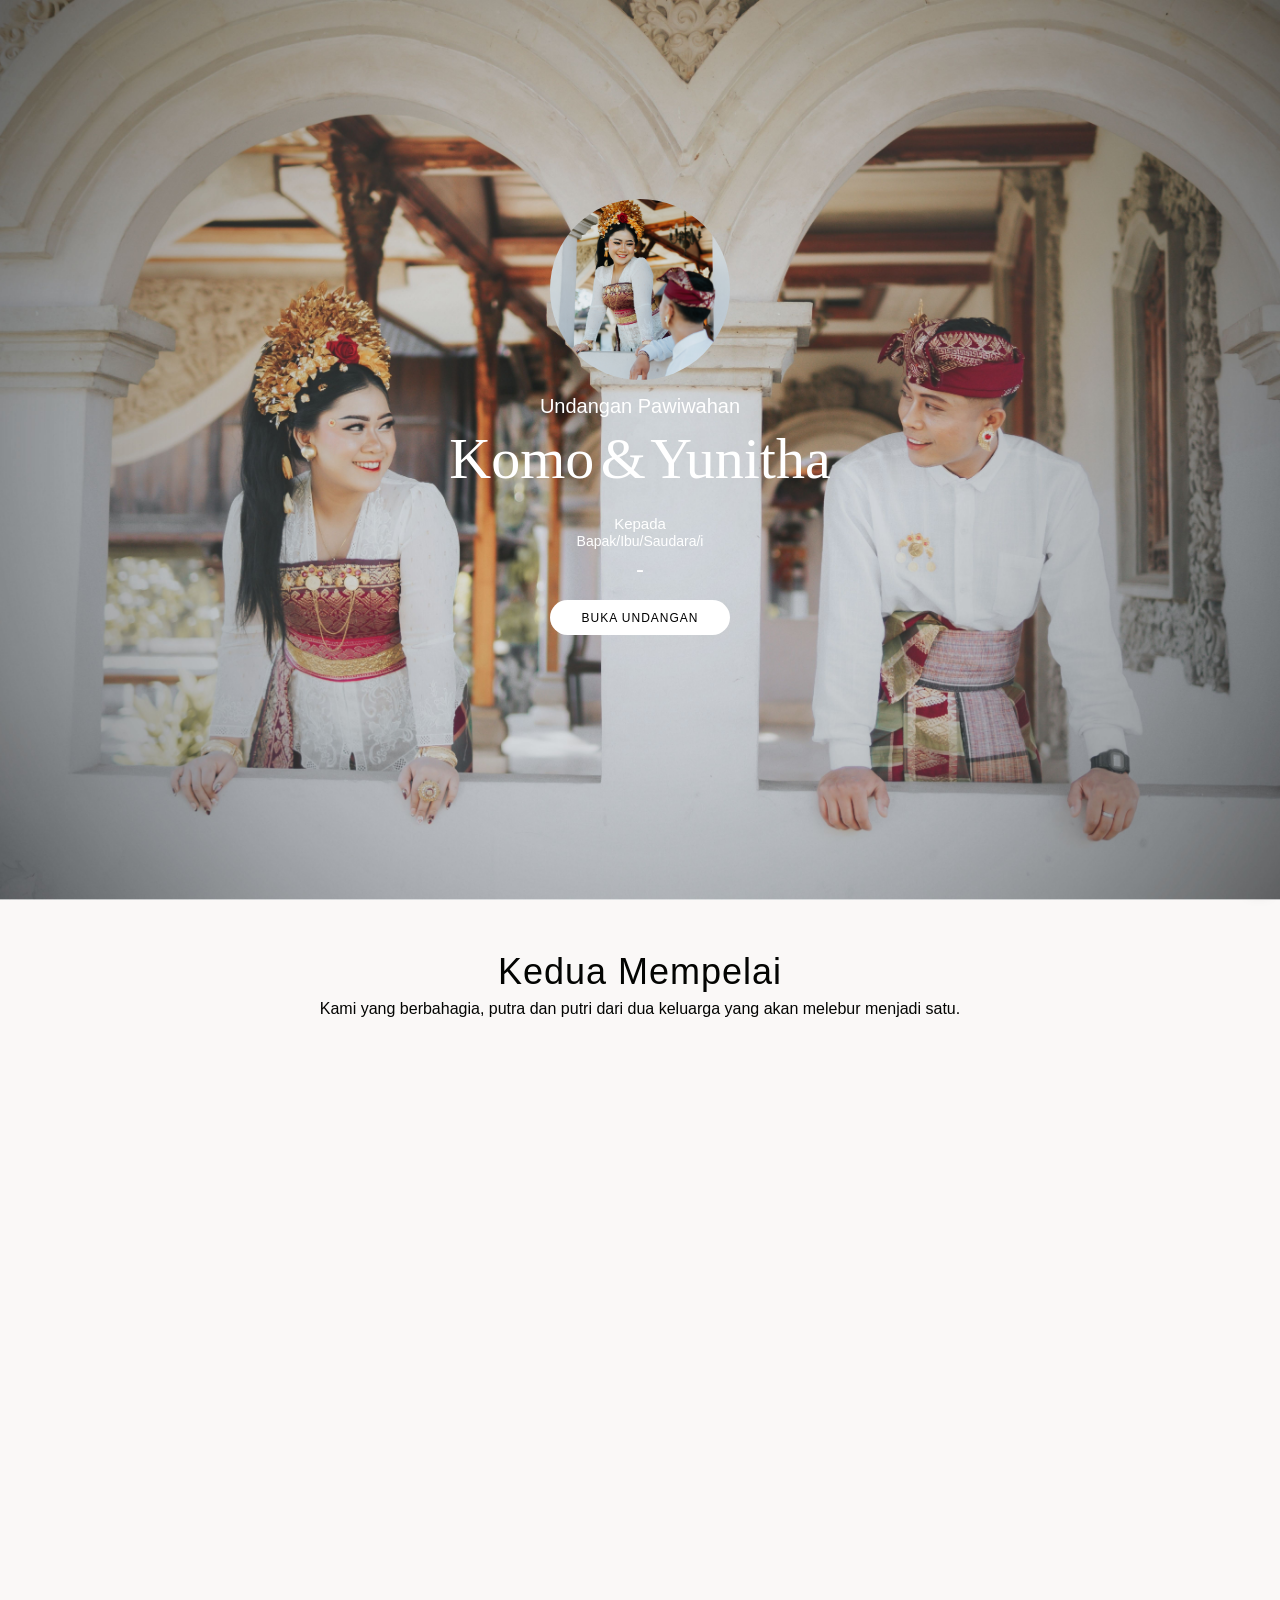
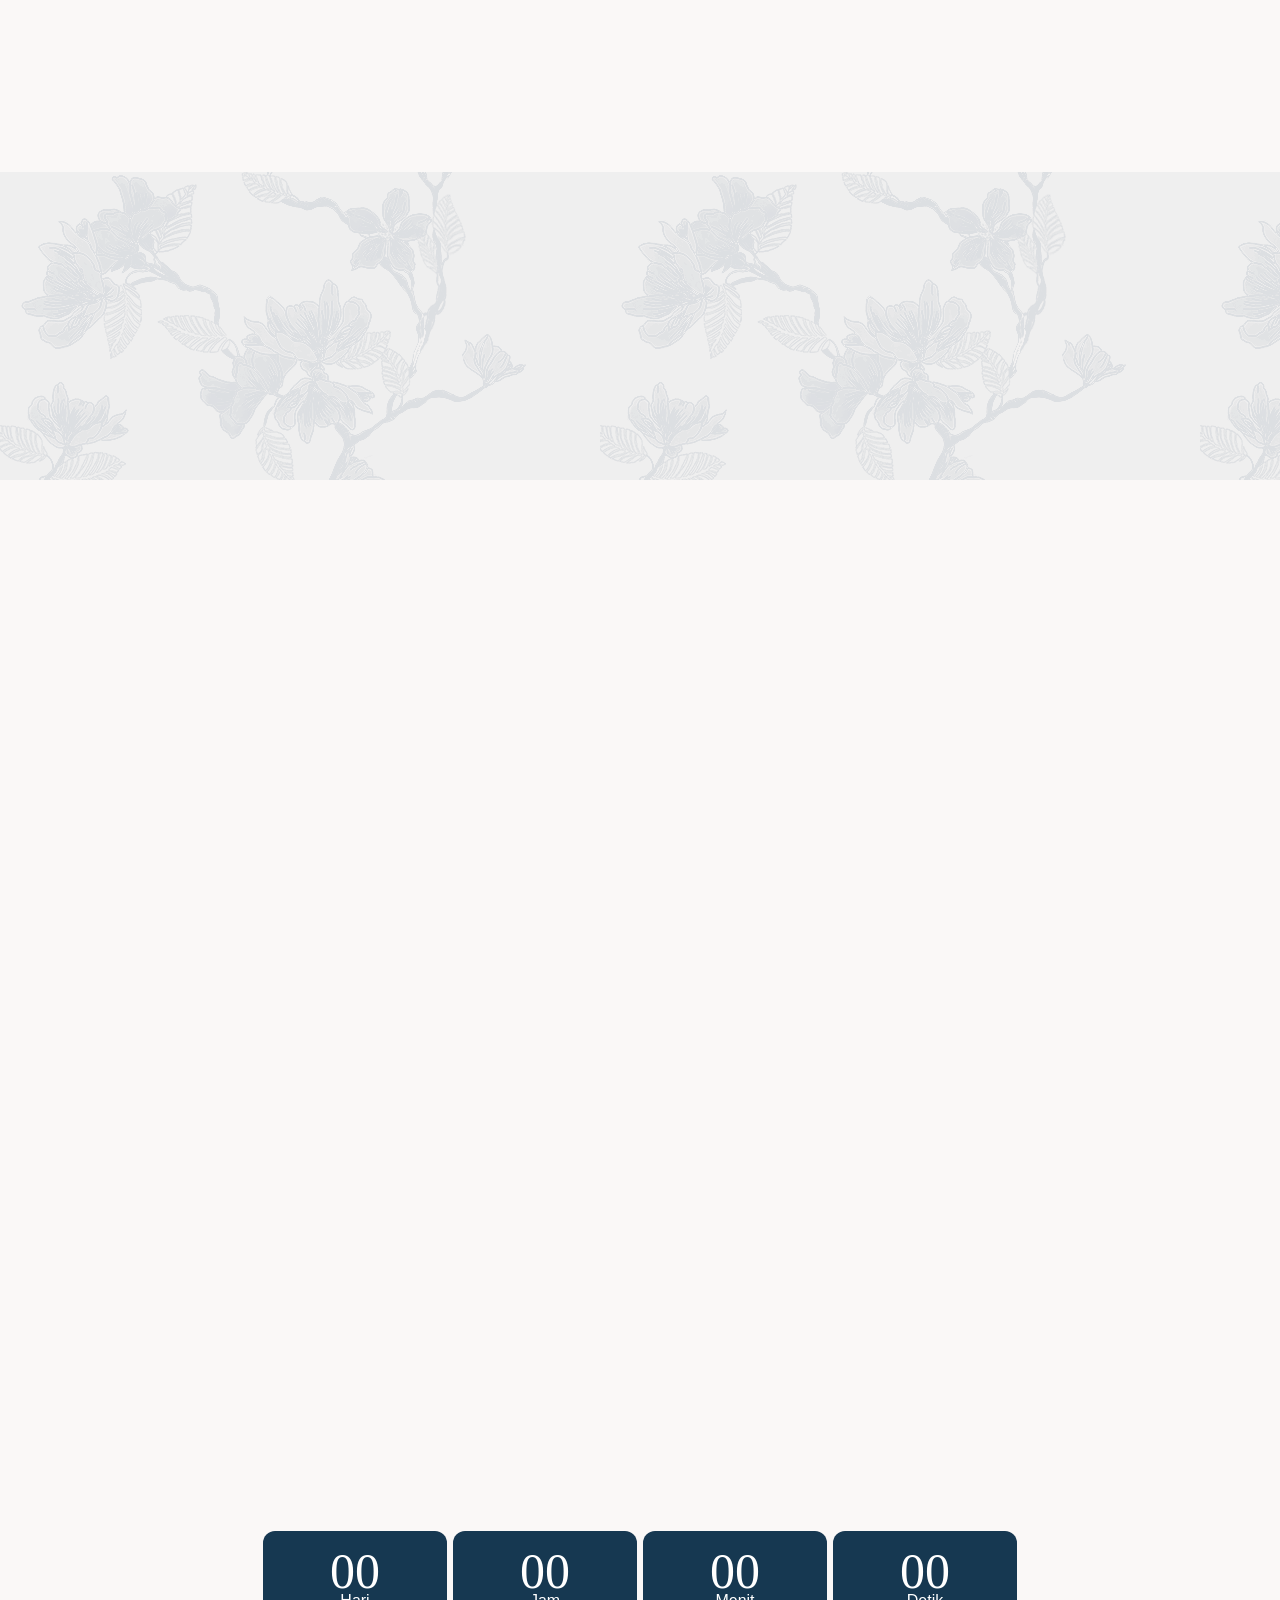
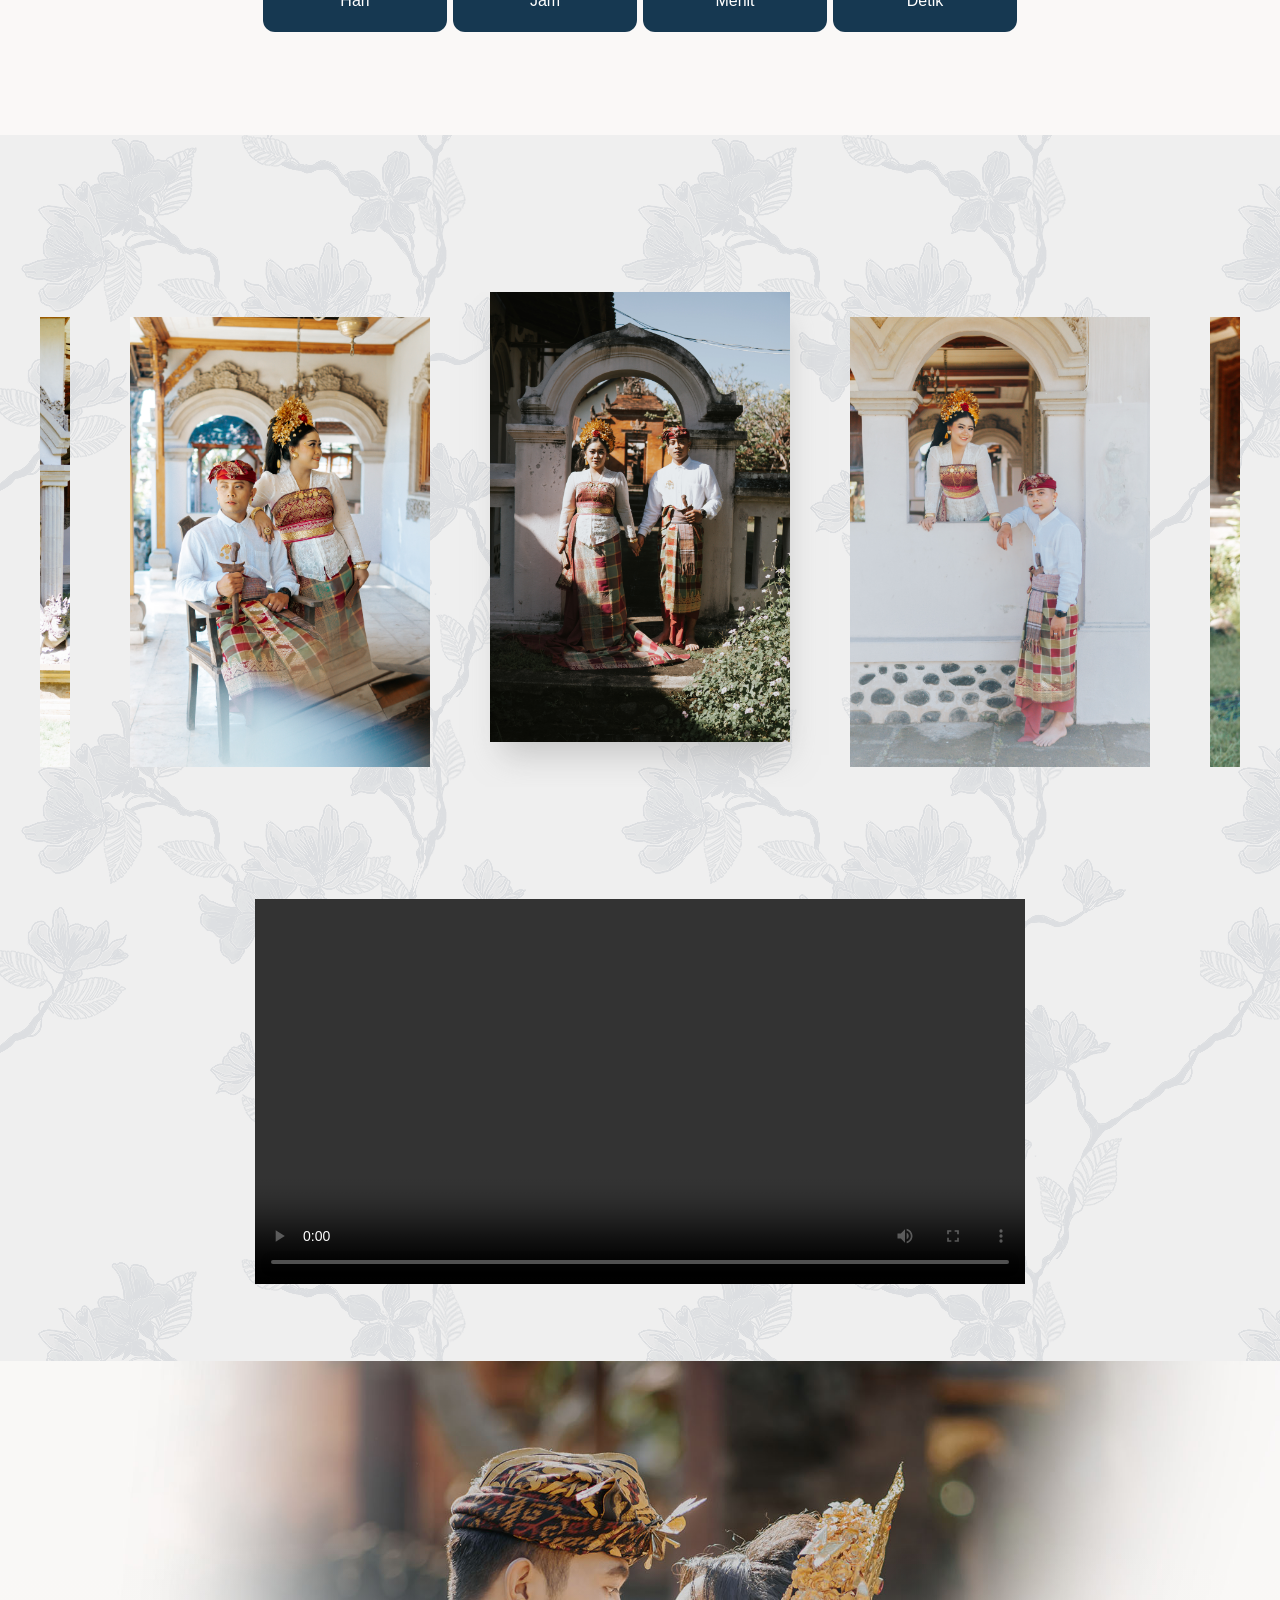
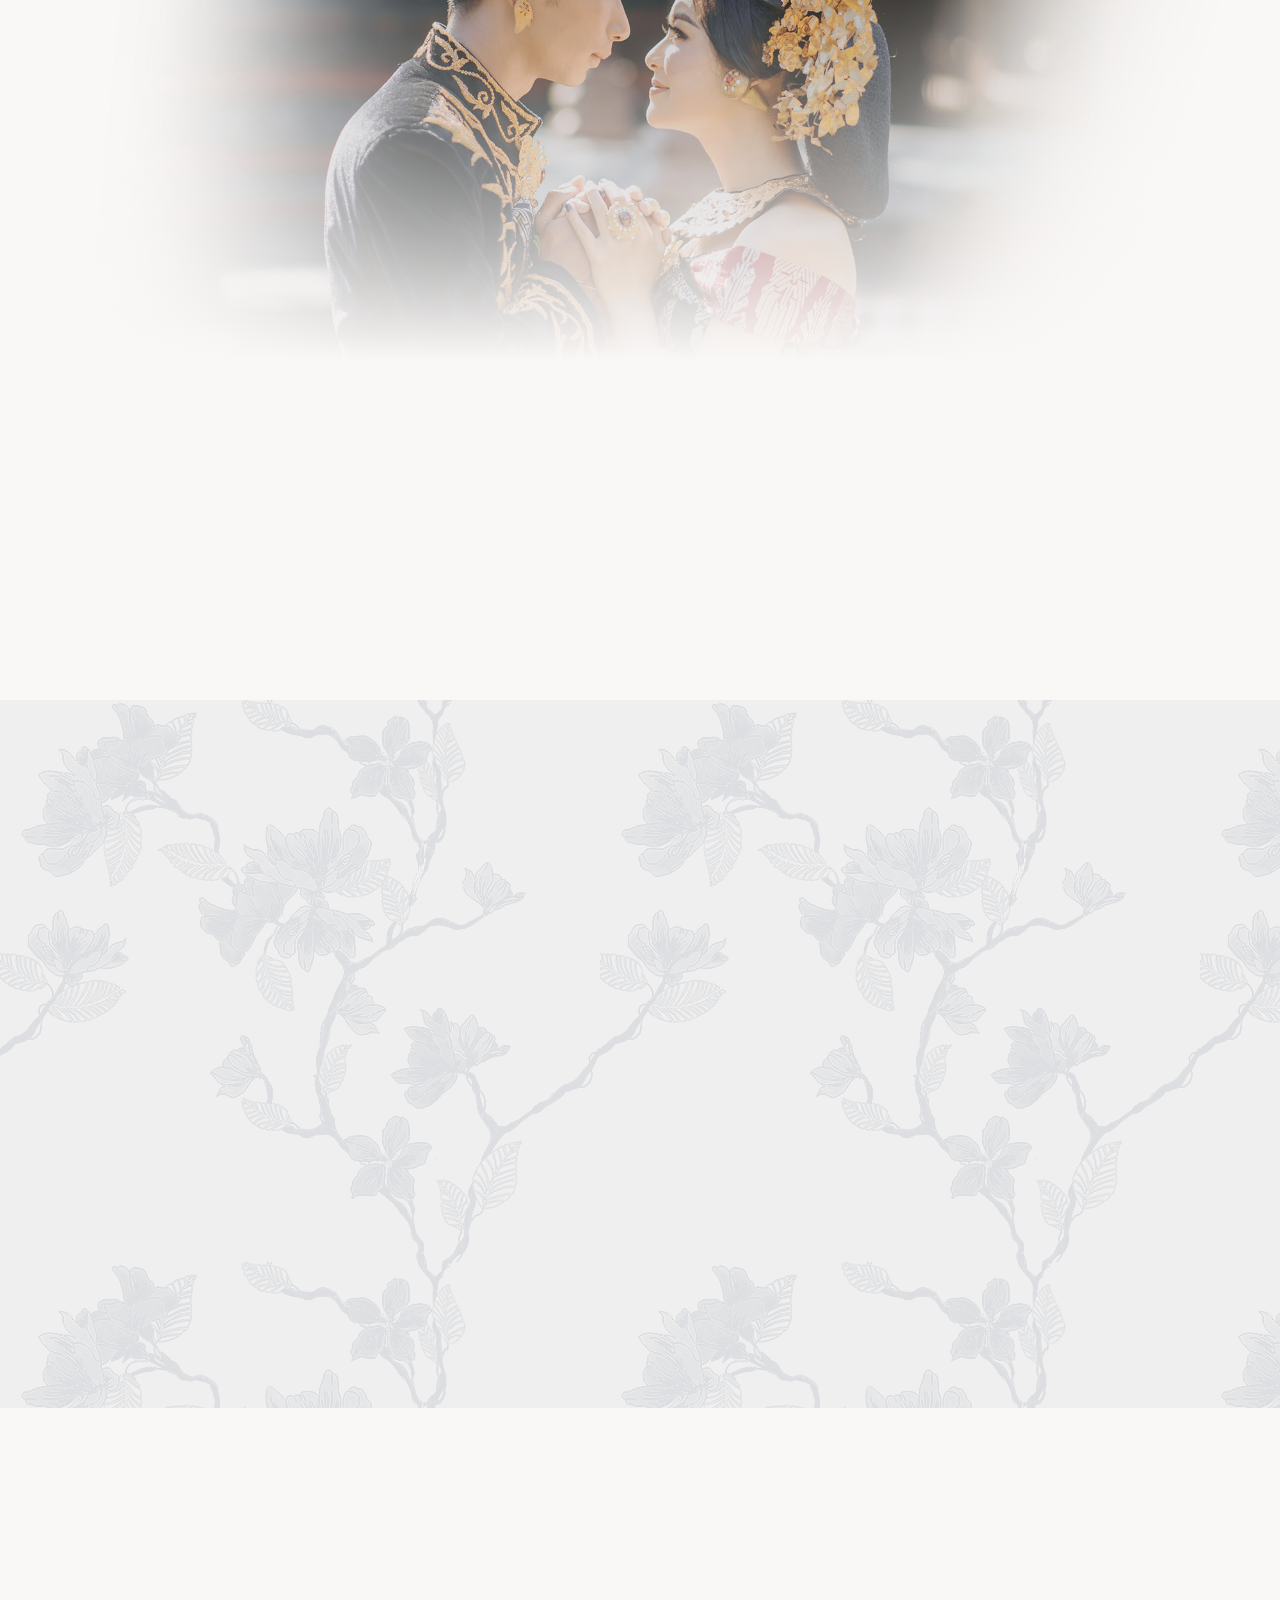
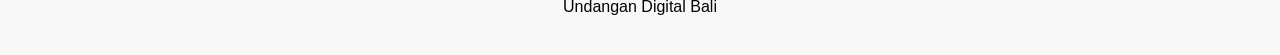
==== undangandigitalbali.com/tema/6/index.html @ 7e5c7fdc "first commit" ====
<!DOCTYPE html>
<html lang="en" class="no-js" translate="no">

<!-- Mirrored from undangandigitalbali.com/tema/6/ by HTTrack Website Copier/3.x [XR&CO'2014], Fri, 02 Jan 2026 00:39:34 GMT -->
<!-- Added by HTTrack --><meta http-equiv="content-type" content="text/html;charset=UTF-8" /><!-- /Added by HTTrack -->
<head>
	<meta charset="UTF-8">
	<meta name="viewport" content="width=device-width, initial-scale=1">
	<meta name="description" content="Merupakan suatu kehormatan dan kebahagiaan bagi kami, apabila Bapak/Ibu/Saudara/i, berkenan hadir memberikan doa restu kepada kami">
	<title>Undangan Pawiwahan | Komo & Yunitha</title>		
	
	<meta property="og:title" content="Undangan Pawiwahan | Komo & Yunitha">
    <meta property="og:type" content="Website">
    <meta property="og:image" content="assets/img/thumb.jpg">
    <meta property="og:url" content="index.html">
    <meta property="og:site_name" content="Undangan Digital Bali">
    <meta property="og:description" content="Merupakan suatu kehormatan dan kebahagiaan bagi kami, apabila Bapak/Ibu/Saudara/i, berkenan hadir memberikan doa restu kepada kami">

	<link rel="preconnect" href="../../../fonts.googleapis.com/index.html">
    <link rel="preconnect" href="../../../fonts.gstatic.com/index.html" crossorigin>
    <link href="../../../fonts.googleapis.com/css219e3.css?family=DM+Sans&amp;family=Gilda+Display&amp;family=Great+Vibes&amp;family=Playfair+Display&amp;family=Work+Sans:ital,wght@0,100..900;1,100..900&amp;display=swap" rel="stylesheet">
    
	<link rel="stylesheet" href="../../assets/css/bootstrap.min.css">
	<link href="../../../unpkg.com/aos%402.3.1/dist/aos.css" rel="stylesheet">
	<link rel="stylesheet" href="../../assets/css/slick.css">
	<link rel="stylesheet" href="../../assets/css/magnific-popup.css">
	<link rel="stylesheet" href="assets/css/style.css">
	
	<!-- Favicons -->
    <link href="../../assets/images/favicon.png" rel="icon">
    <link href="../../assets/images/apple-touch-icon.html" rel="apple-touch-icon">
    
    <script>
		function SubForm (){
		    $("#butsave").attr("disabled", "disabled");
		    var nama = $('#nama').val();
    		var hadir = $("input[type='radio'][name='kehadiran']:checked").val();
    		var ucapan = $("#ucapan").val();
    		
    		if(nama!="" && hadir!="" && ucapan!="" ){
    		    $.ajax({
				url: "save.php",
				type: "POST",
				data: {
					nama: nama,
					hadir: hadir,
					ucapan: ucapan			
				},
				cache: false,
				beforeSend: function(){
                    $("#showLoading").show();
                },
				success: function(dataResult){
					var dataResult = JSON.parse(dataResult);
					if(dataResult.statusCode==200){
						$("#butsave").removeAttr("disabled");
						
						$('#showNotif').html('Ucapan sudah tersampaikan');
                        $('#rsvp-form')[0].reset();
                        $('#showNotif').fadeIn('slow');
                        setTimeout(function() {                        
                            $('#showNotif').fadeOut('slow');
                        }, 3000); //  1000 = 1detik		
        
                        // Refresh daftar ucapan
                        $("#list-ucapan").load("load.html");					
					}
					else if(dataResult.statusCode==201){
					   alert("Error occured !");
					}
					
				},
                complete:function(dataResult){
                        $("#showLoading").hide();
				},
				error: function(){
					alert("There was an error :(")
				}
			});
    		} else {
    		    $('#showError').html('Harap dilengkapi dulu');
                $('#showError').fadeIn('slow');
                setTimeout(function() {                        
                    $('#showError').fadeOut('slow');
                }, 2000); //  1000 = 1detik	
    		}
    		/**/
		}
		
        function copyToClipboard(id, btn) {
        	// Ambil teks lalu hilangkan spasi agar bersih saat disalin
        	var text=document.getElementById(id).innerText.replace(/\s+/g, '').trim();
        
        	navigator.clipboard.writeText(text).then(function () {
        			animateButtonCopied(btn);
        		});
        }
        
        function animateButtonCopied(btn) {
        	// simpan teks awal (sekali saja)
        	const original=btn.dataset.original || btn.textContent.trim();
        	btn.dataset.original=original;
        
        	// Fade out dulu
        	btn.classList.add('is-fading');
        
        	setTimeout(()=> {
    			// Ganti teks → Tersalin + gaya sukses
    			btn.textContent='Tersalin';
    			btn.classList.add('is-copied');
    			btn.classList.remove('is-fading'); // Fade in
    
    			// Setelah 2 detik, kembalikan ke teks awal
    			setTimeout(()=> {
    					btn.classList.add('is-fading'); // Fade out lagi
    
    					setTimeout(()=> {
    							btn.textContent=btn.dataset.original;
    							btn.classList.remove('is-copied', 'is-fading'); // Fade in + reset gaya
    						}
    
    						, 200); // durasi fade out harus sama dengan CSS (.2s)
    				}
    				, 2000);
    		}
    		, 200); // durasi fade out pertama
        }
	</script>
</head>
<body>
    <!-- MUSIC -->
	<div id="buttonmusic" class="shadow"><ion-icon name="play-circle"></ion-icon></div>
	<audio id="player">
		<source src="../../assets/song/sezairi-it-s-you.mp3" type="audio/mpeg">
	</audio>
	<!-- MUSIC END -->
	
	<!-- MODAL AWAL -->
	<div class="modal fade in" id="modal_undangan" tabindex="-1" role="dialog" aria-hidden="true" style="display: block;" data-keyboard="false" data-backdrop="static">
		<div class="modal-dialog modal-dialog-centered" role="document">
			<div class="modal-content">
				<div class="modal-body text-center">
				    <div class="modal-foto" data-aos="fade-up" data-aos-delay="150">
				        <img src="assets/img/thumb.jpg">
            		</div>
					
				    <h1 class="heading-modal">Undangan Pawiwahan</h1>
					<h2 class="modal-dari">Komo & Yunitha</h2>
					<p class="paragraph-modal">Kepada</p>
					<p class="paragraph-yth">Bapak/Ibu/Saudara/i</p>
					<h2 class="modal-penerima">
					-					</h2>
					<div class="btn-modal-area">
					    <button type="button" class="btn btn-default btn-modal" id="button-modal" data-dismiss="modal">Buka Undangan</button>
					</div>
				</div>
			</div>
		</div>
	</div>
    <!-- MODAL END -->
    
	<!-- HEADER -->
	<header>
	    <div class="js-hero-slider">
			<div class="hero hero--slide1 js-hero-slide d-flex align-items-center justify-content-center">
				<div class="shape">
                	<svg xmlns="http://www.w3.org/2000/svg" viewBox="0 0 1000 100" preserveAspectRatio="none">
                		<path class="shape-fill" opacity="0.33" d="M473,67.3c-203.9,88.3-263.1-34-320.3,0C66,119.1,0,59.7,0,59.7V0h1000v59.7 c0,0-62.1,26.1-94.9,29.3c-32.8,3.3-62.8-12.3-75.8-22.1C806,49.6,745.3,8.7,694.9,4.7S492.4,59,473,67.3z"></path>
                		<path class="shape-fill" opacity="0.66" d="M734,67.3c-45.5,0-77.2-23.2-129.1-39.1c-28.6-8.7-150.3-10.1-254,39.1 s-91.7-34.4-149.2,0C115.7,118.3,0,39.8,0,39.8V0h1000v36.5c0,0-28.2-18.5-92.1-18.5C810.2,18.1,775.7,67.3,734,67.3z"></path>
                		<path class="shape-fill" d="M766.1,28.9c-200-57.5-266,65.5-395.1,19.5C242,1.8,242,5.4,184.8,20.6C128,35.8,132.3,44.9,89.9,52.5C28.6,63.7,0,0,0,0 h1000c0,0-9.9,40.9-83.6,48.1S829.6,47,766.1,28.9z"></path>
                	</svg>		
                </div>
			</div>
			<div class="hero hero--slide2 js-hero-slide d-flex align-items-center justify-content-center">
				<div class="shape">
                	<svg xmlns="http://www.w3.org/2000/svg" viewBox="0 0 1000 100" preserveAspectRatio="none">
                		<path class="shape-fill" opacity="0.33" d="M473,67.3c-203.9,88.3-263.1-34-320.3,0C66,119.1,0,59.7,0,59.7V0h1000v59.7 c0,0-62.1,26.1-94.9,29.3c-32.8,3.3-62.8-12.3-75.8-22.1C806,49.6,745.3,8.7,694.9,4.7S492.4,59,473,67.3z"></path>
                		<path class="shape-fill" opacity="0.66" d="M734,67.3c-45.5,0-77.2-23.2-129.1-39.1c-28.6-8.7-150.3-10.1-254,39.1 s-91.7-34.4-149.2,0C115.7,118.3,0,39.8,0,39.8V0h1000v36.5c0,0-28.2-18.5-92.1-18.5C810.2,18.1,775.7,67.3,734,67.3z"></path>
                		<path class="shape-fill" d="M766.1,28.9c-200-57.5-266,65.5-395.1,19.5C242,1.8,242,5.4,184.8,20.6C128,35.8,132.3,44.9,89.9,52.5C28.6,63.7,0,0,0,0 h1000c0,0-9.9,40.9-83.6,48.1S829.6,47,766.1,28.9z"></path>
                	</svg>		
                </div>
			</div>
		</div>
		<div class="hero-body">
			<h1 class="hero_title cfont-script">Komo & Yunitha</h1>
				<p class="hero_date">31 / 12 / 2025</p>
				<div class="hero-divider-bottom"></div>
		</div>
	</header>
	<!-- HEADER END -->

	<!-- MEMPELAI -->
	<section class="intro" id="intro">
		<div class="container">
		    
		    <div class="row">
				<div class="col-md-12">
					<h2 class="heading-intro">Kedua Mempelai</h2>
					<p class="paragraph">Kami yang berbahagia, putra dan putri dari dua keluarga yang akan melebur menjadi satu.</p>
				</div>
			</div>
		    
		    <div class="row">
		        
		        <div class="col-sm-6 mempelai">
					<div class="mempelai-foto" data-aos="fade-up">
						<img class="frame" src="assets/img/groom.jpg" />
						<div class="flower-1" data-aos="zoom-in" data-aos-delay="200"><img src="assets/img/flower-1.png" alt=""></div>
						<div class="flower-2" data-aos="zoom-in" data-aos-delay="200"><img src="assets/img/flower-2.png" alt=""></div>
					</div>
					<div class="mempelai-panggilan" data-aos="fade-up">Komo</div>
					<div class="mempelai-nama" data-aos="fade-up">I Komang Surya Dinata</div>
					<div class="mempelai-detail" data-aos="fade-up">Putra ketiga dari pasangan</div>
					<div class="mempelai-ortu" data-aos="fade-up">Bapak I Nyoman Ratep<br>&amp;<br>Ibu Ni Ketut Kentel</div>
					<div class="mempelai-alamat" data-aos="fade-up">Br.Buahan, Ds. Buahan, Kec. Kintamani, Kab. Bangli, Bali</div>
				</div>

				<div class="col-sm-6 mempelai">
					<div class="mempelai-foto" data-aos="fade-up">
						<img class="frame" src="assets/img/bride.jpg" />
						<div class="flower-1" data-aos="zoom-in" data-aos-delay="200"><img src="assets/img/flower-1.png" alt=""></div>
						<div class="flower-2" data-aos="zoom-in" data-aos-delay="200"><img src="assets/img/flower-2.png" alt=""></div>
					</div>
					<div class="mempelai-panggilan" data-aos="fade-up">Yunitha</div>
					<div class="mempelai-nama" data-aos="fade-up">Ni Wayan Yunitha</div>
					<div class="mempelai-detail" data-aos="fade-up">Putri kedua dari pasangan</div>
					<div class="mempelai-ortu" data-aos="fade-up">Bapak I Wayan Riwa Aryasa<br>&amp;<br> Ibu Ni Luh Kariasih</div>
					<div class="mempelai-alamat" data-aos="fade-up">Br. Surakarma, Ds. Kintamani, Kec. Kintamani Kab. Bangli, Bali</div>
				</div>
			</div>
			
		</div>
	</section>
	<!-- INTRO END -->
	
	<section class="quote-section cbg-grey text-center" id="quote">
	    <div class="container">
		   <div class="row">
				<div class="col-md-8 offset-md-2 quote-box" data-aos="fade-up">
					<h3 class="quote__text petik" data-aos="fade-up">,,<br>
					</h3>
					<h3 class="quote-text">Ihaiva stam ma vi yaustam, visvam ayur vyasnutam, kridantau putrair naptrbhih, modamanau sve grhe.<br>
					</h3>
					
					<h4 class="quote-title">(Rg Veda X.85.42)</h4>
					
					<h3 class="quote-text">Wahai pasangan suami-istri, semoga kalian tetap bersatu dan tidak pernah terpisahkan. Semoga kalian mencapai hidup penuh kebahagiaan, tinggal di rumah yang penuh kegembiraan bersama seluruh keturunanmu.
					</h3>
				</div>
			</div>
        </div>
    </section>
	
	<!-- LOKASI -->
	<section class="location js-section" id="location">
		<div class="container">
		    <div class="row">
				<div class="col-md-12">
			        <h2 class="heading" data-aos="fade-up">Om Swastyastu</h2>
			    </div>
				<div class="col-md-10 offset-md-1">
					<p class="cmb-2 paragraph" data-aos="fade-up">Atas Asung Kertha Wara Nugraha Ida Sang Hyang Widhi Wasa/Tuhan Yang Maha Esa kami bermaksud mengundang Bapak/Ibu/Saudara/i pada Upacara Manusa Yadnya Pawiwahan (Pernikahan) Putra dan Putri kami pada:</p>
				</div>
			</div>
		    
			<div class="row">
			    <div class="col-md-6">
        			<div class="acara-box" data-aos="fade-up">
        				<div class="acara-icon">
			                <img width="128" height="128" src="assets/img/pawiwahan-icon.png" alt="">
			            </div>
        				<div class="acara-title">
        				    <h2 class="acara-heading-title">Pawiwahan</h2>
        				</div>
				        <div class="acara-divider">
				            <span class="acara-divider-separator"></span>
		                </div>
    				    <div class="acara-tgl">
    				        <h2 class="acara-detail">Rabu, 31 Desember 2025</h2>
				        </div>
    				    <div class="acara-jam">
    				        <h2 class="acara-detail">08.00 WITA - Selesai</h2>
				        </div>
				        <div class="acara-divider-map">
            				<div class="divider-inner">
            					<div class="map-divider">
                                    <div class="map-divider-border"></div>
                                    <div class="map-divider-element">
                                        <i><ion-icon name="home" role="img" class="md hydrated" aria-label="home outline"></ion-icon></i>
                                    </div>
                                    <div class="map-divider-border"></div>
                                    
                                </div>
            				</div>
            			</div>
        				<div class="acara-title">
        				    <h2 class="acara-tempat">Bertempat di</h2>
        				</div>
    				    <div class="acara-alamat">
    				        <h2 class="acara-detail">Ubud, Gianyar, Bali</h2>
				        </div>
						<div class="text-center">
							<a href="https://goo.gl/maps/WmBxNEE43MAkzMRv7" target="_blank" class="btn-map">Map Lokasi Acara
							</a>
						</div>
					</div>
        		</div>
        		
        		<div class="col-md-6">
        			<div class="acara-box resepsi" data-aos="fade-up">
        				<div class="acara-icon">
			                <img width="128" height="128" src="assets/img/resepsi-icon.png" alt="">
			            </div>
        				<div class="acara-title">
        				    <h2 class="acara-heading-title">Resepsi</h2>
        				</div>
				        <div class="acara-divider">
				            <span class="acara-divider-separator"></span>
		                </div>
    				    <div class="acara-tgl">
    				        <h2 class="acara-detail">Rabu, 31 Desember 2025</h2>
				        </div>
    				    <div class="acara-jam">
    				        <h2 class="acara-detail">16.00 WITA - Selesai</h2>
				        </div>
				        <div class="acara-divider-map">
            				<div class="divider-inner">
            					<div class="map-divider">
                                    <div class="map-divider-border"></div>
                                    <div class="map-divider-element">
                                        <i><ion-icon name="home" role="img" class="md hydrated" aria-label="home outline"></ion-icon></i>
                                    </div>
                                    <div class="map-divider-border"></div>
                                    
                                </div>
            				</div>
            			</div>
        				<div class="acara-title">
        				    <h2 class="acara-tempat">Bertempat di</h2>
        				</div>
    				    <div class="acara-alamat">
    				        <h2 class="acara-detail">Ubud, Gianyar, Bali</h2>
				        </div>
						<div class="text-center">
							<a href="https://goo.gl/maps/WmBxNEE43MAkzMRv7" target="_blank" class="btn-map">Map Lokasi Acara
							</a>
						</div>
					</div>
        		</div>
		        
		        <div class="col-md-10 offset-md-1 cmt-2 cmb-1" data-aos="fade-up">Merupakan suatu kehormatan dan kebahagiaan kami apabila Bapak/Ibu/Saudara/i berkenan hadir memberikan doa restu.</div>
                
                <div class="col-md-10 offset-md-1" data-aos="fade-up">Atas kehadiran dan doa restunya kami ucapkan terimakasih</div><br>
                <div class="col-md-10 offset-md-1 cmt-3" data-aos="fade-up"><b>Kami yang berbahagia</b></div>
				<div class="col-md-10 offset-md-1" data-aos="fade-up"><b>Kel. I Nyoman Ratep<br>&<br>Kel. I Wayan Riwa Aryasa</b></div>
				
			</div>
			
		</div>
	</section>
	<!-- LOKASI END -->
	
	<!-- COUNT DOWN -->
	<section class="countdown-section text-center" id="countdown">
		<div class="container">
		    <!-- COUNTDOWN -->
			<div class="row countdown">
			    <div class="col-md-12">
			        <h2 class="heading" data-aos="fade-up">Hari Bahagia</h2>
			    </div>
				<div class="col-md-10 offset-md-1 col-lg-8 offset-lg-2">
					<div class="countdown-list js-countdown clearfix col-md-12" data-date="2025/12/31 16:00">
        				<div class="counter-list__item">
        					<div class="counter-box">
            					<div class="counting js-countdown-days">124</div>
            					<p>Hari</p>
        					</div>
        				</div>
        				<div class="counter-list__item">
        				    <div class="counter-box">
            					<div class="counting js-countdown-hours">20</div>
            					<p>Jam</p>
        					</div>
        				</div>
        				<div class="counter-list__item">
        					<div class="counter-box">
            					<div class="counting js-countdown-minutes">30</div>
            					<p>Menit</p>
        					</div>
        				</div>
        				<div class="counter-list__item">
        				    <div class="counter-box">
        					    <div class="counting js-countdown-seconds">50</div>
        					    <p>Detik</p>
    					    </div>
        				</div>
        			</div>
				</div>
			</div>
		</div>
		
	</section>
	<!-- COUNT DOWN END -->

	<!-- STORIES -->
	<section class="stories text-center cbg-grey" id="stories">
		<div class="container">
			<div class="row cmb-3">
				<div class="col-md-12">
					<h2 class="heading" data-aos="fade-up">Momen Bahagia</h2>
				</div>
			</div>
			<div class="row">
				<div class="col-sm-12">
					<div class="slider-list js-slider">
            			<div class="slider-list__item js-slide">
            				<a class="story-popup" href="assets/img/stories/1.jpg"><img src="assets/img/stories/1.jpg" alt="story1"/></a>
            			</div>
            			<div class="slider-list__item js-slide">
            				<a class="story-popup" href="assets/img/stories/2.jpg"><img src="assets/img/stories/2.jpg" alt="story2"/></a>
            			</div>
            			<div class="slider-list__item js-slide">
            				<a class="story-popup" href="assets/img/stories/4.jpg"><img src="assets/img/stories/4.jpg" alt="story4"/></a>
            			</div>
            			<div class="slider-list__item js-slide">
            				<a class="story-popup" href="assets/img/stories/5.jpg"><img src="assets/img/stories/5.jpg" alt="story5"/></a>
            			</div>
            			<div class="slider-list__item js-slide">
            				<a class="story-popup" href="assets/img/stories/6.jpg"><img src="assets/img/stories/6.jpg" alt="story6"/></a>
            			</div>
            			<div class="slider-list__item js-slide">
            			    <a class="story-popup" href="assets/img/stories/7.jpg"><img src="assets/img/stories/7.jpg" alt="story7"/></a>
            			</div>
            			<div class="slider-list__item js-slide">
            				<a class="story-popup" href="assets/img/stories/8.jpg"><img src="assets/img/stories/8.jpg" alt="story8"/></a>
            			</div>
            			<div class="slider-list__item js-slide">
            				<a class="story-popup" href="assets/img/stories/9.jpg"><img src="assets/img/stories/9.jpg" alt="story9"/></a>
            			</div>
            			<div class="slider-list__item js-slide">
            				<a class="story-popup" href="assets/img/stories/10.jpg"><img src="assets/img/stories/10.jpg" alt="story10"/></a>
            			</div>
            		</div>
				</div>
			</div>
			<div class="row">
			    <div class="col-md-12 cmb-3">
			        <h2 class="heading" data-aos="fade-up">Cerita Kami</h2>
			    </div>
				<div class="col-sm-8 offset-sm-2 text-center">
                    <video width="100%" controls="" id="videonya">
        		        <source src="https://udbdata.com/video/video.mp4#t=0.1"  type="video/mp4">
        		        Your browser does not support HTML5 video.
        		    </video>
				</div>
			</div>
		</div>
	</section>
	<!-- STORIES END -->
	
	<!-- UCAPAN -->
	<section class="ucapan text-center js-section">
	    <div class="overlay"></div>
		<div class="container">
			<div class="row">
				<div class="col-md-8 offset-md-2 cmt-2">
				    <div class="ucapan-box" data-aos="zoom-in">
    			        <h2 class="heading text-center">Mohon Doa Restu</h2>
    					<form class="rsvp-form js-form cmt-2" id="rsvp-form" autocomplete="off">
    			            <div class="d-md-flex justify-content-between">
    							<div class="col-sm-12">
    								<div class="rsvp-form-field">
    									<input type="text" name="nama" id="nama" placeholder="Masukan nama kamu" required>
    								</div>
    								<div class="rsvp-form-field textarea">
    									<textarea rows="1" placeholder="Berikan ucapanmu" name="ucapan" id="ucapan"></textarea>
    								</div>
    								<div class="rsvp-form-field">
                        
                                        <label>Kamu akan hadir?</label>
                                        <div class="radio-wrapper">
                                            <input type="radio" checked="" id="radio-1" name="kehadiran" value="Hadir" class"kehadiran">
                                            <label for="radio-1">Hadir</label>
                                            <input type="radio" id="radio-2" name="kehadiran" value="Tidak Hadir" class"kehadiran">
                                            <label for="radio-2">Tidak Hadir</label>
                                            <input type="radio" id="radio-3" name="kehadiran" value="Masih Ragu" class"kehadiran">
                                            <label for="radio-3">Masih Ragu</label>
                                        </div>
    								</div>
    							</div>
    						</div>
                    	</form>
                    	<br>
                    	<div class="col-md-12">
                            <div style="display:none" id="showLoading" class="text-danger"><img width="40px" src="assets/img/loading.gif">Mengirim!</div>
                            <div style="display:none" id="showNotif" class="alert alert-success"></div>
                            <div style="display:none" id="showError" class="alert alert-danger"></div>
                        </div>
                        <button type="submit" class="rsvp-form-submit js-submit" onclick='SubForm()'>Kirim Ucapan</button>
                        
                    </div>
				</div>
			</div>
			<div class="row" id="ucapan-doa">
                <div id="list-ucapan" class="list-komentar col-md-12">
                    <!-- Diisi via load.php -->
                </div>
			</div>
		</div>
	</section>
	<!-- UCAPAN END -->

	<!-- AMPLOP -->
	<section class="amplop text-center cbg-grey">
		<div class="container">
			<div class="row">
				<div class="col-md-8 offset-md-2">
					<h2 class="heading" data-aos="fade-up">Wedding Gift</h2>
    			    <p class="cmb-3" data-aos="fade-up">Tanpa mengurangi rasa hormat, bagi tamu yang ingin mengirimkan tanda kasih melalui transfer, berikut informasi rekening kami:</p>
				</div>
			</div>
                
            <div class="row justify-content-center">
                <div class="col-md-12 mb-4">
                    <div class="atm-card" data-aos="fade-up">
                        <div class="atm-header">BCA</div>
                        <div class="atm-body">
                            <div class="rek-number" id="rek1">123456789012</div>
                            <div class="rek-name">Undangan Digital Bali</div>
                        </div>
                        <button class="btn-salin" onclick="copyToClipboard('rek1', this)">Salin No Rekening</button>
                    </div>
                </div>
                
                <div class="col-md-12 mb-4">
                    <div class="atm-card" data-aos="fade-up">
                        <div class="atm-header">BRI</div>
                        <div class="atm-body">
                            <div class="rek-number" id="rek2">987654321098</div>
                            <div class="rek-name">Undangan Digital Bali</div>
                        </div>
                        <button class="btn-salin" onclick="copyToClipboard('rek2', this)">Salin No Rekening</button>
                    </div>
                </div>
            </div>
		</div>
	</section>
	<!-- AMPLOP END -->
    
    <!-- FOOTER -->
	<footer class="footer">
		<div class="container">
			<div class="row">
			    <div class="col-md-12">
			        <h2 class="heading" data-aos="fade-up">Matur Suksma</h2>
			    </div>
				<div class="col-sm-12">
					<div class="text-center">
					    <div class="text-center cmt-2">
						<ul class="footer__social">
							<li><a href="https://www.instagram.com/undangandigitalbaliofficial/"><ion-icon name="logo-instagram" class="icon icon--sm icon--black"></ion-icon></a></li>
							<li><a href="https://www.facebook.com/undangandigitalbali"><ion-icon name="logo-facebook" class="icon icon--sm icon--black"></ion-icon></a></li>
							<li><a href="https://www.youtube.com/channel/UCiR4mcTwXC9AO3PN-JRuTlQ"><ion-icon name="logo-youtube" class="icon icon--sm icon--black"></ion-icon></a></li>
							<li><a href="https://wa.me/+6281337052451"><ion-icon name="logo-whatsapp" class="icon icon--sm icon--black"></ion-icon></a></li>
						</ul>
						<p class="footer__copy">Undangan Digital Bali</p>
					</div>
				</div>
			</div>
		</div>
	</footer>
	<!-- FOOTER END -->
	
<!-- Google tag (gtag.js) -->
<script async src="https://www.googletagmanager.com/gtag/js?id=G-F17XMGM8TC"></script>
<script>
  window.dataLayer = window.dataLayer || [];
  function gtag(){dataLayer.push(arguments);}
  gtag('js', new Date());

  gtag('config', 'G-F17XMGM8TC');
</script>
<script src="../../../code.jquery.com/jquery-3.6.1.min.js"></script>
<script src="../../assets/js/smoothscroll.js"></script>
<script src="../../assets/js/bootstrap.min.js"></script>
<script src="../../assets/js/jquery.countdown.min.js"></script>
<script src="../../assets/js/imagesloaded.pkgd.min.js"></script>
<script src="../../assets/js/masonry.pkgd.min.js"></script>
<script src="../../assets/js/slick.min.js"></script>
<script src="../../assets/js/jquery.magnific-popup.min.js"></script>
<script src="../../../unpkg.com/ionicons%405.2.3/dist/ionicons.js"></script>
<script src="../../../unpkg.com/aos%402.3.1/dist/aos.js"></script>
<script src="assets/js/script.js"></script>

</body>

<!-- Mirrored from undangandigitalbali.com/tema/6/ by HTTrack Website Copier/3.x [XR&CO'2014], Fri, 02 Jan 2026 00:39:34 GMT -->
</html>
---- fonts.googleapis.com/css219e3.css ----
@font-face {
  font-family: 'DM Sans';
  font-style: normal;
  font-weight: 400;
  font-display: swap;
  src: url(https://fonts.gstatic.com/s/dmsans/v17/rP2tp2ywxg089UriI5-g4vlH9VoD8CmcqZG40F9JadbnoEwAopxhTg.ttf) format('truetype');
}
@font-face {
  font-family: 'Gilda Display';
  font-style: normal;
  font-weight: 400;
  font-display: swap;
  src: url(https://fonts.gstatic.com/s/gildadisplay/v20/t5tmIRoYMoaYG0WEOh7HwMeR7Tk.ttf) format('truetype');
}
@font-face {
  font-family: 'Great Vibes';
  font-style: normal;
  font-weight: 400;
  font-display: swap;
  src: url(https://fonts.gstatic.com/s/greatvibes/v21/RWmMoKWR9v4ksMfaWd_JN-XC.ttf) format('truetype');
}
@font-face {
  font-family: 'Playfair Display';
  font-style: normal;
  font-weight: 400;
  font-display: swap;
  src: url(https://fonts.gstatic.com/s/playfairdisplay/v40/nuFvD-vYSZviVYUb_rj3ij__anPXJzDwcbmjWBN2PKdFvUDQ.ttf) format('truetype');
}
@font-face {
  font-family: 'Work Sans';
  font-style: italic;
  font-weight: 100;
  font-display: swap;
  src: url(https://fonts.gstatic.com/s/worksans/v24/QGY9z_wNahGAdqQ43Rh_ebrnlwyYfEPxPoGU3moJow.ttf) format('truetype');
}
@font-face {
  font-family: 'Work Sans';
  font-style: italic;
  font-weight: 200;
  font-display: swap;
  src: url(https://fonts.gstatic.com/s/worksans/v24/QGY9z_wNahGAdqQ43Rh_ebrnlwyYfEPxPoGUXmsJow.ttf) format('truetype');
}
@font-face {
  font-family: 'Work Sans';
  font-style: italic;
  font-weight: 300;
  font-display: swap;
  src: url(https://fonts.gstatic.com/s/worksans/v24/QGY9z_wNahGAdqQ43Rh_ebrnlwyYfEPxPoGUgGsJow.ttf) format('truetype');
}
@font-face {
  font-family: 'Work Sans';
  font-style: italic;
  font-weight: 400;
  font-display: swap;
  src: url(https://fonts.gstatic.com/s/worksans/v24/QGY9z_wNahGAdqQ43Rh_ebrnlwyYfEPxPoGU3msJow.ttf) format('truetype');
}
@font-face {
  font-family: 'Work Sans';
  font-style: italic;
  font-weight: 500;
  font-display: swap;
  src: url(https://fonts.gstatic.com/s/worksans/v24/QGY9z_wNahGAdqQ43Rh_ebrnlwyYfEPxPoGU7GsJow.ttf) format('truetype');
}
@font-face {
  font-family: 'Work Sans';
  font-style: italic;
  font-weight: 600;
  font-display: swap;
  src: url(https://fonts.gstatic.com/s/worksans/v24/QGY9z_wNahGAdqQ43Rh_ebrnlwyYfEPxPoGUAGwJow.ttf) format('truetype');
}
@font-face {
  font-family: 'Work Sans';
  font-style: italic;
  font-weight: 700;
  font-display: swap;
  src: url(https://fonts.gstatic.com/s/worksans/v24/QGY9z_wNahGAdqQ43Rh_ebrnlwyYfEPxPoGUOWwJow.ttf) format('truetype');
}
@font-face {
  font-family: 'Work Sans';
  font-style: italic;
  font-weight: 800;
  font-display: swap;
  src: url(https://fonts.gstatic.com/s/worksans/v24/QGY9z_wNahGAdqQ43Rh_ebrnlwyYfEPxPoGUXmwJow.ttf) format('truetype');
}
@font-face {
  font-family: 'Work Sans';
  font-style: italic;
  font-weight: 900;
  font-display: swap;
  src: url(https://fonts.gstatic.com/s/worksans/v24/QGY9z_wNahGAdqQ43Rh_ebrnlwyYfEPxPoGUd2wJow.ttf) format('truetype');
}
@font-face {
  font-family: 'Work Sans';
  font-style: normal;
  font-weight: 100;
  font-display: swap;
  src: url(https://fonts.gstatic.com/s/worksans/v24/QGY_z_wNahGAdqQ43RhVcIgYT2Xz5u32K0nWNig.ttf) format('truetype');
}
@font-face {
  font-family: 'Work Sans';
  font-style: normal;
  font-weight: 200;
  font-display: swap;
  src: url(https://fonts.gstatic.com/s/worksans/v24/QGY_z_wNahGAdqQ43RhVcIgYT2Xz5u32K8nXNig.ttf) format('truetype');
}
@font-face {
  font-family: 'Work Sans';
  font-style: normal;
  font-weight: 300;
  font-display: swap;
  src: url(https://fonts.gstatic.com/s/worksans/v24/QGY_z_wNahGAdqQ43RhVcIgYT2Xz5u32KxfXNig.ttf) format('truetype');
}
@font-face {
  font-family: 'Work Sans';
  font-style: normal;
  font-weight: 400;
  font-display: swap;
  src: url(https://fonts.gstatic.com/s/worksans/v24/QGY_z_wNahGAdqQ43RhVcIgYT2Xz5u32K0nXNig.ttf) format('truetype');
}
@font-face {
  font-family: 'Work Sans';
  font-style: normal;
  font-weight: 500;
  font-display: swap;
  src: url(https://fonts.gstatic.com/s/worksans/v24/QGY_z_wNahGAdqQ43RhVcIgYT2Xz5u32K3vXNig.ttf) format('truetype');
}
@font-face {
  font-family: 'Work Sans';
  font-style: normal;
  font-weight: 600;
  font-display: swap;
  src: url(https://fonts.gstatic.com/s/worksans/v24/QGY_z_wNahGAdqQ43RhVcIgYT2Xz5u32K5fQNig.ttf) format('truetype');
}
@font-face {
  font-family: 'Work Sans';
  font-style: normal;
  font-weight: 700;
  font-display: swap;
  src: url(https://fonts.gstatic.com/s/worksans/v24/QGY_z_wNahGAdqQ43RhVcIgYT2Xz5u32K67QNig.ttf) format('truetype');
}
@font-face {
  font-family: 'Work Sans';
  font-style: normal;
  font-weight: 800;
  font-display: swap;
  src: url(https://fonts.gstatic.com/s/worksans/v24/QGY_z_wNahGAdqQ43RhVcIgYT2Xz5u32K8nQNig.ttf) format('truetype');
}
@font-face {
  font-family: 'Work Sans';
  font-style: normal;
  font-weight: 900;
  font-display: swap;
  src: url(https://fonts.gstatic.com/s/worksans/v24/QGY_z_wNahGAdqQ43RhVcIgYT2Xz5u32K-DQNig.ttf) format('truetype');
}
---- undangandigitalbali.com/tema/6/assets/css/style.css ----
/* UMUM */
@font-face {
    font-family: 'BohemeFloral';
    src: url('https://undangandigitalbali.com/assets/fonts/BohemeFloral.ttf') format('truetype');
}

@font-face {
    font-family:"Analogue";
    src: url("https://undangandigitalbali.com/assets/fonts/Analogue.woff2") format("woff2");
}

*:focus {
	outline: none!important;
}

body {
	font-family: 'DM Sans', sans-serif;
	font-size: 16px;
	-webkit-font-smoothing: antialiased;
	-moz-osx-font-smoothing: grayscale;
	position: relative;
	background-color: #faf8f7;
	color: #030402;
}

h1 {
	font-size: 36px;
}

h2 {
	font-size: 32px;
}

h3 {
	font-size: 28px;
}

h4 {
	font-size: 24px;
}

h5 {
	font-size: 20px;
}

h6 {
	font-size: 18px;
}

section .heading,
footer .heading,
.heading-intro {
    font-family: "Analogue", Sans-serif;
    font-size: 36px;
    letter-spacing: 1px;
    text-align: center;
    margin: 10px 0 4px 0;
}

ul {
	margin: 0;
	padding: 0;
}

img {
	max-width: 100%;
	height: auto;
}

svg {
	max-width: 100%;
}

a:hover,
a:focus {
	text-decoration: none;
}

/* ANIMASI */
@-webkit-keyframes pulse {
    0% {-webkit-transform: scale(0.2, 0.2); opacity: 0;}
    50% {opacity: 1;}
    100% {-webkit-transform: scale(1.5, 1.5); opacity: 0;}
}

.animation-pulse {
	animation: pulse 2s ease-out;
    animation-iteration-count: infinite;
    opacity: 0;
}

/* ICON */
.icon {
	transition: color .4s ease;
}

.icon--sm {
	font-size: 20px;
}

.icon--md {
	font-size: 30px;
}

.icon--lg {
	font-size: 50px;
}

.icon--xl {
	font-size: 70px;
}

.icon--primary {
	color: #a9d2f1;
}

.icon--white {
	color: #fff;
}

.icon--black {
	color: #000;
}

.icon:hover {
	color: #a9d2f1;
}

/* IE */
.icon--sm {
	width: 20px;
	height: 20px;
}

.icon--md {
	width: 30px;
	height: 30px;
}

.icon--lg {
	width: 50px;
	height: 50px;
}

.icon--xl {
	width: 70px;
	height: 70px;
}

.icon svg {
	fill: currentColor;
	display: block;
	width: 100%;
	height: 100%;
}

.icon .icon-inner {
	display: block;
	width: 100%;
	height: 100%;
}

/* PENGTURAN DASAR */

/* FONT */
.cfont-script {
	font-family: 'BohemeFloral', cursive;
}

.ch1 {
	font-size: 36px;
}

.ch2 {
	font-size: 32px;
}

.ch3 {
	font-size: 28px;
}

.ch4 {
	font-size: 24px;
}

.ch5 {
	font-size: 20px;
}

/* BORDER */
.cborder-b-grey {
	border-bottom: 1px solid #f8f7f4;
}

/* BACKGROUND */
.cbg-grey {
    background-color: #16385008;
    background-image: url(../img/bg-pattern.png);
    background-repeat: repeat;
}

.cbg-white {
	background-color: #fff;
}

.cbg-primary {
	background-color: #a9d2f1;
}

.cbg-black {
	background-color: #000000;
}

/* MARGIN */
.cmb-1 {
	margin-bottom: 10px;
}

.cmb-2 {
	margin-bottom: 20px;
}

.cmb-3 {
	margin-bottom: 30px;
}

.cmb-5 {
	margin-bottom: 50px;
}

.cmb-8 {
	margin-bottom: 80px;
}

.cmt-1 {
	margin-top: 10px;
}

.cmt-2 {
	margin-top: 20px;
}

.cmt-3 {
	margin-top: 30px;
}

.cmt-5 {
	margin-top: 50px;
}

.cmt-7 {
	margin-top: 70px;
}

.cmt-n-2 {
	margin-top: -20px;
}

.cmt-n-3 {
	margin-top: -30px;
}

/* HERO */
header {
    position: relative;
}

.hero {
	background-size: cover;
	background-repeat: no-repeat;
	background-position: top center;
	height: 66vh;
	color: #fff;
	position: relative;
}

.hero--slide1 {
	background-image: url('../img/hero1.jpg'); /* Change to your image here */
}

.hero--slide2 {
	background-image: url('../img/hero2.jpg'); /* Change to your image here */
}

.hero--slide3 {
	background-image: url('../img/hero3.html'); /* Change to your image here */
}

.hero-body {
    position: absolute;
    bottom: 60px;
    width: 100%;
    text-align: center;
    color: #FFF;
}

.hero_title {
    font-size: 58px;
    margin-bottom: 6px;
    word-spacing: -8px;
}

.hero_date {
	font-size: 17px;
    margin-bottom: 2px;
}

.shape {
    overflow: hidden;
    position: absolute;
    left: -50px;
    bottom: -5px;
    width: calc(265% + 1.3px);;
    line-height: 0;
    direction: ltr;
    -webkit-transform: rotate(180deg);
    -ms-transform: rotate(180deg);
    transform: rotate(180deg);
}

.shape svg {
    display: block;
    width: calc(265% + 1.3px);
    height: 50px;
    position: relative;
    left: 50%;
    -webkit-transform: translateX(-50%);
    -ms-transform: translateX(-50%);
    transform: translateX(-50%);
}

.shape-fill {
    fill: #faf8f7;
    -webkit-transform-origin: center;
    -ms-transform-origin: center;
    transform-origin: center;
    -webkit-transform: rotateY(0deg);
    transform: rotateY(0deg);
}

@media(min-width: 768px) {
    .hero {
		min-height: 90vh;
	}
	
	.hero__title {
		font-size: 70px;
	}
	
	.shape svg {
        width: calc(166% + 1.3px);
        height: 72px;
    }
    
    .shape {
        width: calc(166% + 1.3px);
        bottom: -4px;
    }
}

@media(min-width: 992px) {
    .hero_title {
        font-size: 70px;
    }

    .hero-body {
        bottom: 100px;
    }

	.hero {
		min-height: 100vh;
	}
	
	.shape svg {
        width: calc(100% + 1.3px);
    }
    
    .shape {
        width: calc(145% + 1.3px);
        bottom: -3px;
    }
}

.hero-divider-bottom,
.hero-divider-top {
    position: relative;
    width: 50%;
    height: 34px;
    margin: 6px auto 30px;
}

.hero-divider-bottom::before,
.hero-divider-top::before {
    content: "";
    position: absolute;
    top: 0;
    left: 0;
    width: 100%;
    height: 34px;
    background-position-x: center;
    background-repeat: no-repeat;
    background-image: url("data:image/svg+xml,%3Csvg xmlns='http://www.w3.org/2000/svg' viewBox='0 0 126.17 16.56'%3E%3Cpath fill='%23fff' d='M3.62,14.25l0,.17a.7.7,0,0,1-.24.48.85.85,0,0,1-.55.24H2.74a1,1,0,0,1-.61-.46,1.59,1.59,0,0,1-.25-.86l0-.21a3.18,3.18,0,0,1,1.26-1.86c1.8-1.47,4.29-2,6.74-2.11q1.11-.07,2.22-.07C18,9.55,23.85,11,29.75,12.38s11.8,2.86,17.79,2.86a33.3,33.3,0,0,0,4.8-.34,14,14,0,0,0,5.63-2A6.33,6.33,0,0,0,61,8.15c0-.11,0-.21,0-.32A3.85,3.85,0,0,0,60.6,6a2.42,2.42,0,0,0-1.49-1.22,2.25,2.25,0,0,0-.58-.07,2.89,2.89,0,0,0-1.63.56,5.33,5.33,0,0,0-1.2,1.19h0a8.46,8.46,0,0,0-1.65,4.94,6.14,6.14,0,0,0,1.53,4.2,7.76,7.76,0,0,0,5.26,2.25l.72,0a12.33,12.33,0,0,0,8.35-3.48,12.07,12.07,0,0,0,3.9-8.16V6a5.77,5.77,0,0,0-.72-2.81,3.34,3.34,0,0,0-.94-1.06,2.36,2.36,0,0,0-1.37-.44h-.25a2.8,2.8,0,0,0-2,1.29,6.84,6.84,0,0,0-.94,2.16A16.39,16.39,0,0,0,67,9.28a9.88,9.88,0,0,0,.38,2.79,7.59,7.59,0,0,0,1.8,3.12,5.86,5.86,0,0,0,3.14,1.74,5.54,5.54,0,0,0,1,.09,7.06,7.06,0,0,0,4.19-1.56,14.78,14.78,0,0,0,3.15-3.36A6.18,6.18,0,0,0,82,8.85V8.76a3.11,3.11,0,0,0-.59-1.81,2.29,2.29,0,0,0-1.66-1h-.17a2.45,2.45,0,0,0-1.43.5,3.47,3.47,0,0,0-1,1.11,4.32,4.32,0,0,0-.55,2.13A5.84,5.84,0,0,0,77.72,13a6.81,6.81,0,0,0,2.68,2.29,10.63,10.63,0,0,0,4.54.89,29.17,29.17,0,0,0,4.16-.37C99.25,14.31,109.32,12,119.44,12q1.12,0,2.24,0a10,10,0,0,1,2.14.25,3.3,3.3,0,0,1,1.65.91,2.2,2.2,0,0,1,.57,1.52,2.81,2.81,0,0,1-.61,1.74,1.9,1.9,0,0,1-1.48.75h-.22l-.06.5.1-.49a2.07,2.07,0,0,1-1-.49.76.76,0,0,1-.25-.54.71.71,0,0,1,.11-.37.5.5,0,0,0-.85-.53,1.71,1.71,0,0,0-.26.9,1.75,1.75,0,0,0,.55,1.25,3.05,3.05,0,0,0,1.54.76h0l.34,0a2.9,2.9,0,0,0,2.25-1.12,3.79,3.79,0,0,0,.83-2.37,3.2,3.2,0,0,0-.83-2.2,4.28,4.28,0,0,0-2.13-1.2,10.93,10.93,0,0,0-2.36-.29q-1.14,0-2.28,0c-10.28,0-20.39,2.28-30.49,3.74a28.43,28.43,0,0,1-4,.36,9.66,9.66,0,0,1-4.12-.8,5.82,5.82,0,0,1-2.28-2,4.84,4.84,0,0,1-.92-2.7A3.31,3.31,0,0,1,78,8.06a2.5,2.5,0,0,1,.69-.79A1.45,1.45,0,0,1,79.58,7h.09a1.3,1.3,0,0,1,.93.57A2.12,2.12,0,0,1,81,8.76v.06a5.27,5.27,0,0,1-1.17,2.71,13.79,13.79,0,0,1-2.93,3.13A6.07,6.07,0,0,1,73.31,16a4.54,4.54,0,0,1-.82-.07,4.86,4.86,0,0,1-2.6-1.45,6.61,6.61,0,0,1-1.56-2.71A8.9,8.9,0,0,1,68,9.28a15.4,15.4,0,0,1,.57-3.88,5.88,5.88,0,0,1,.79-1.84,1.8,1.8,0,0,1,1.29-.87h.15a1.35,1.35,0,0,1,.8.26,2.77,2.77,0,0,1,.9,1.27A5,5,0,0,1,72.82,6v.18a11.08,11.08,0,0,1-3.58,7.47,11.34,11.34,0,0,1-7.66,3.21l-.65,0a6.78,6.78,0,0,1-4.59-1.92,5.14,5.14,0,0,1-1.27-3.53A7.47,7.47,0,0,1,56.51,7a4.28,4.28,0,0,1,1-1,1.9,1.9,0,0,1,1.06-.39,1.23,1.23,0,0,1,.32,0,1.42,1.42,0,0,1,.87.73,2.85,2.85,0,0,1,.33,1.35v.24a5.33,5.33,0,0,1-2.64,4,13.12,13.12,0,0,1-5.22,1.87,32.34,32.34,0,0,1-4.65.32c-5.83,0-11.67-1.41-17.56-2.83S18.15,8.55,12.11,8.55q-1.14,0-2.28.07A12.7,12.7,0,0,0,2.52,11,4.13,4.13,0,0,0,.9,13.44a2.35,2.35,0,0,0,0,.36,2.59,2.59,0,0,0,.42,1.41,2,2,0,0,0,1.22.88,1.58,1.58,0,0,0,.35,0,1.83,1.83,0,0,0,1.24-.51,1.68,1.68,0,0,0,.56-1.21,1.36,1.36,0,0,0-.14-.61.5.5,0,1,0-.9.44Z' transform='translate(-0.88 -1.69)'/%3E%3C/svg%3E");
}

.hero-divider-bottom::before {
    -webkit-transform: scaleY(-1);
    -moz-transform: scaleY(-1);
    -ms-transform: scaleY(-1);
    -o-transform: scaleY(-1);
    transform: scaleY(-1);
}

/* INTRO */
.intro {
	padding: 40px 0 70px;
    position: relative;
}

.intro .paragraph {
    text-align: center;
}

/* MEMPELAI */
.mempelai {
    margin-top: 0;
}

.mempelai-foto{
    position: relative;
	margin: 50px;
}

.mempelai-foto .frame {
    border-radius: 255px;
    border: solid 3px #eed9ab;
}

@media(min-width: 992px) {
	.mempelai-foto{
	    margin: 50px auto;
        max-width: 250px;
    }
}

.mempelai-foto .flower-1 {
    position: absolute;
    left: -7%;
    bottom: 1%;
    width: 80px;
    z-index: 2;
}

.mempelai-foto .flower-2 {
    position: absolute;
    right: -2%;
    bottom: 4%;
    width: 110px;
    z-index: 2;
}

.mempelai-panggilan {
	font-family: 'BohemeFloral', serif;
    font-size: 56px;
    word-spacing: -3px;
    margin-bottom: 6px;
    text-align: center;
    margin-top: -46px;
}
	
.mempelai-nama {
    font-family: Gilda Display,serif;
    text-align: center;
    line-height: 1.2em;
    font-size: 25px;
    margin-top: -6px;
    margin-bottom: 8px;
}

.mempelai-detail {
    text-align: center;
    font-size: 15px;
    margin-bottom: 4px;
}

.mempelai-ortu {
    text-align: center;
    margin-bottom: 4px;
    line-height: 1.3em;
}

.mempelai-alamat {
    text-align: center;
}

/* QUOTE */
#quote {
    position: relative;
    padding: 10px 0 70px;
}

.quote-text {
	font-size: 15px;
	line-height: 1.5;
	text-align: center;
	font-style: italic;
	font-weight: 300;
}

.quote-title {
	font-size: 16px;
	line-height: 1.5;
	text-align: center;
	font-style: italic;
	font-weight: 400;
}

.petik {
    font-size: 90px;
    line-height: .8em;
    margin-bottom: 40px;
    letter-spacing: -5px;
    font-family: 'Playfair Display', serif;
}

/* HITUNG MUNDUR */
#countdown{
    padding: 0 0 30px 0;
    margin-top: -30px;
}

.countdown-list {
	text-align: center;
	margin-top: 12px;
	margin-bottom: 70px;
    padding-right: 5px;
    padding-left: 5px;
}

.counter-list__item {
    width: 25%;
    float: left;
    text-align: center;
    padding: 3px;
}

.counter-box {
    background-color: #163851;
    border-radius: 12px;
    padding: 20px 0 13px;
    color: #fff;
}

.counter-list__item .counting {
    font-family: 'Great Vibes', cursive;
    display: block;
    margin: 0 auto;
    font-size: 42px;
    line-height: .8em;
    margin-bottom: -2px;
}

.counter-list__item p {
    display: block;
    text-align: center;
    font-size: 20px;
    margin: 0;
}

@media(max-width: 768px) {
    .counter-list {
	    margin-top: 18px;
	}
	
    .counter-list__item .counting {
        font-size: 36px;
    }
    
    .counter-list__item p {
        padding: 0 0 6px;
        font-size: 14px;
    }
}

@media(min-width: 992px) {
	.counter-list__item .icon {
		top: 40%;
	}

	.counter-list__item .counting {
		font-size: 50px;
	}
	
	.counter-list__item p {
        padding: 0 0 6px;
        font-size: 16px;
    }
}

/* LOKASI */
#location {
	padding: 70px 0;
	text-align: center;
    position: relative;
}

.acara-box {
    padding: 30px 10px;
    margin: 30px 20px;
    background-image: url(../img/pawiwahan-bg.jpg);
    background-position: center center;
    background-size: cover;
    border-radius: 30px;
}

.resepsi {   
    background-image: url(../img/resepsi-bg.jpg);
}

.acara-icon {
    text-align: center;
    margin-top: 10px;
}

.acara-icon img {
    width: 16%;
}

.acara-heading-title {
    font-weight: 100;
    line-height: 68px;
    letter-spacing: 0.3px;
    font-size: 17px;
}

.acara-divider {
    text-align: center;
    padding-top: 2px;
    padding-bottom: 2px;
}

.divider-icon {
    color: #030402;
    border-color: #030402;   
    display: inline-block;
    line-height: 1;
    -webkit-transition: all .3s;
    -o-transition: all .3s;
    transition: all .3s;
    font-size: 35px;
    text-align: center;
}

.acara-divider-separator {
    display: -webkit-box;
    display: -ms-flexbox;
    display: flex;
    margin: 0;
    direction: ltr;
    width: 66%;
    margin: 0 auto;    
    border-top: 1px solid #030402;
}

.acara-tgl {
    margin: 30px 0px 16px 0px;
}

.acara-jam  {
    margin: 10px 0px 20px 0px;
}

.acara-tempat {
    font-weight: 100;
    line-height: 60px;
    letter-spacing: 0.3px;
    font-size: 15px;
}

.acara-alamat  {
    margin: 20px 0px 20px 0px;
}

.acara-detail {
    font-size: 15px;
    font-weight: 100;
    line-height: 19px;
    letter-spacing: 1.4px;
}

.acara-alamat .acara-detail {
    margin-top: -30px;
}

.acara-divider-map {
    width: 66%;
    margin-left: auto!important;
    margin-right: auto!important;
    position: relative;
    border: 0 solid #333;
}

.divider-inner {
    position: relative;
}

.map-divider {
    align-items: center;
    display: -ms-flexbox;
    display: flex;
}

.map-divider-border {
    -ms-flex: 1 1;
    flex: 1 1;
    margin-top: 0px;
    border-top: 1px solid #030402;
}

.map-divider-element {
    padding-left: 15px;
    padding-right: 15px;
    font-size: 12px;
}

.map-divider-element i {
    font-size: 22px;
    padding-top: 0px;
    color: #030402;
}

.btn-map {
    position: relative;
    font-size: 12px;
    border-radius: 30px;
    display: inline-block;
    background: #163851;
    color: #faf8f7;
    letter-spacing: 1px;
    padding: 8px 30px 7px;
    margin-top: 10px;
    margin-bottom: 10px;
    transition: all 0.3s ease-in-out;
    text-transform: uppercase;
}

.btn-map:hover {
	color: #000;
}

@media (max-width: 767px){
    .acara-box {
        margin: 15px;
    }
}

/* STORY */
.stories {
	padding: 70px 0;
    position: relative; 
}

.stories__title {
	margin-bottom: 50px;
}

.stories__img {
	border: 5px solid transparent;
}

.stories .icon {
	margin-bottom: 14px;
    margin-left: 4px;
}

.slider-list {
	list-style: none;
	margin-bottom: 25px;
	margin-left: -15px;
    margin-right: -15px;
}

.slider-list .slick-list {
	padding-top: 25px!important; /* Because of margin-top: -25 on current slick item */
}

.slider-list__item {
	text-align: center;
	transition: transform .4s ease;
	-webkit-transition: transform .4s ease;
}

.slider-list__item.slick-current {
	transform: translateY(-25px);
	-webkit-transform: translateY(-25px);
	-ms-transform: translateY(-25px);
}

.slider-list__item img {
	width: 100%;
	max-width: 380px;
	margin-bottom: 20px;
	display: inline!important;
	transition: box-shadow .4s ease;
	-webkit-transition: box-shadow .4s ease;
}

.slider-list__item p {
	font-size: 20px;
	margin-bottom: 0px;
	display: none;
}

.slider-list__item.slick-current img {
	-webkit-box-shadow: 4px 21px 29px -8px rgba(161,161,161,.5);
	-moz-box-shadow: 4px 21px 29px -8px rgba(161,161,161,.5);
	box-shadow: 4px 21px 29px -8px rgba(161,161,161,.5);
}

.slider-list__item.slick-current p {
	display: block;
}

.slider-arrows {
	justify-content: center;
}

.slider-arrows .icon {
	padding: 0 5px;
	margin-top: 5px;
}

.slider-arrow {
	cursor: pointer;
}

.slider-arrow svg path {
	stroke: #b1b1b1;
	transition: stroke .4s ease;
	-webkit-transition: stroke .4s ease;
}

.slider-arrow:hover svg path {
	stroke: #ffd7d7;
}

@media(min-width: 768px) {
	.slider-list__item img {
		max-width: 300px;
	}
}

/* MASONRY GRID */
.grid-item,
.grid-sizer {
	width: 100%;
}

.grid-item {
	margin-bottom: 4%;
}


@media(min-width: 576px) {
	.grid-item,
	.grid-sizer {
		width: 46%;
	}

	.gutter-sizer {
		width: 4%;
	}
}

@media(min-width: 768px) {
	.grid-item,
	.grid-sizer {
		width: 31.333%;
	}

	.grid-item {
		margin-bottom: 3%;
	}

	.gutter-sizer {
		width: 3%;
	}
}

/* VIDEO */
.video {
    padding: 0 0 70px 0;
}

/* BUKU TAMU */
.ucapan {
	padding: 280px 0 70px;
	position: relative;
}

.ucapan .overlay {
    position: absolute;
    left: 0;
    top: 0;
    width: 100%;
    height: 450px;
    background-image: linear-gradient(180deg, #faf8f700 34%, #faf8f75c 68%, #faf8f7 100%), url(../img/bg-ucapan.jpg) !important;
    background-size: cover;
    background-repeat: no-repeat;
    margin-left: auto!important;
    margin-right: auto!important;
    background-position: center 50%;
}

.ucapan-box {
    background-image: linear-gradient(180deg, #cdd7de52 0%, #cdd7de63 100%);
    padding: 24px 10px 40px;
    border-radius: 20px;
    text-align: center;
}

.ucapan .alert {
    margin-top: -20px;
    margin-bottom: 20px;
    font-size: 16px;
    border-radius: 6px;
}

.scroll{
    max-height: 400px;
    padding: 0;
    padding-right: 10px;
    margin-top: 16px;
    overflow-x: hidden;
    overflow-y: scroll;
    text-align: left;
}

@media(min-width: 768px) {
	.scroll{
        margin: auto;
        padding: 12px;
    }
    
    .ucapan .overlay {
        height: 600px;
        background-image: linear-gradient(180deg, #faf8f700 30%, #faf8f75c 58%, #faf8f7 100%),url(../img/bg-ucapan.jpg)!important;
    }
    
    .ucapan {
    	padding: 400px 0 70px;
    }

}

.row_ucapan {
    margin-bottom: 18px;
}

.row_ucapan:last-child {
    margin-bottom: 0px;
}

.row_ucapan .card {
    background-color: #163851;
    box-shadow: 0 .1rem .3rem rgba(0,0,0,.15);
    color: #163851;
    border: none;
    border-radius: 5px;
}

.row_ucapan .card-body {
    padding: 7px 8px 5px 10px;
}

.row_ucapan blockquote{
    margin: 6px;
}

.row_ucapan blockquote p{
    font-size: 14px;
    font-style: italic;
    margin-bottom: 2px;
    color: #faf8f7;
}

.row_ucapan .blockquote-footer {
    color: #faf8f7;
    margin-top: -4px;
}

.row_ucapan blockquote i {
    font-size: 26px;
}

.row_ucapan .ucapan_nama {
    font-size: 14px;
}

.row_ucapan .ucapan_nama .ucapan-hadir{
    font-size: 12px;
    font-style: italic;
}

.row_ucapan .blockquote-footer::before {
    color: #faf8f7;
    content: "\2013 \0A0";
}

/* width */
.scroll::-webkit-scrollbar {
  width: 6px;
}

/* Track */
.scroll::-webkit-scrollbar-track {
  background: #9cb6cd; 
}
 
/* Handle */
.scroll::-webkit-scrollbar-thumb {
  background: #163851; 
}

/* Handle on hover */
.scroll::-webkit-scrollbar-thumb:hover {
  background: #163851; 
}

.rsvp-box .rsvp-form {
	margin-top: 50px;
}

.rsvp-form input,
.rsvp-form textarea,
.rsvp-form select {
	width: 100%;
	font-style: initial;
	color: #1c1c1c;
	padding: 5px 10px;
	margin-bottom: 15px;
	border-radius: 0;
	background-color: transparent;
}

.rsvp-form input,
.rsvp-form select,
.rsvp-form textarea{
	border: 0;
	border-bottom: 1px solid #898989;
}

.rsvp-form select {
    background: none;
    border-radius: 0;
	-webkit-appearance: none;
	-moz-appearance: none;
	color: #5f5f55;
}

.rsvp-form textarea{
	margin-top: 12px;
}

input[type="radio"] + label{
    font-size: 14px;
    font-weight: inherit;
    font-family: inherit;
    text-transform: none;
    width: initial;
    padding-top: 0;
    padding-bottom: 0;
    float: none;
    margin-bottom: 5px;
    display: block;
    position: relative;
    padding-left: 30px;
    -webkit-user-select: none;
    -moz-user-select: none;
    -o-user-select: none;
    user-select: none;
}

input[type="radio"], input[type="checkbox"] {
    display: none;
}

input[type="radio"] + label:not(:last-child){
  margin-right: 25px;
}

input[type="radio"] + label::before,
input[type="radio"] + label::after{
  content: "";
  display: block;
  position: absolute;
}

input[type="radio"] + label::before{
  background: transparent;
  border: 1px solid #262626;
  left: 0;
  top: 2px;
}

input[type="radio"] + label::before{
  border-radius: 50%;
  width: 20px;
  height: 20px;
}

input[type="radio"] + label::after{
  opacity: 0;
  visibility: hidden;
}

input[type="radio"] + label::after{
    left: 6px;
    top: 8px;
    border-radius: 50%;
    background-color: #262626;
    width: 8px;
    height: 8px;
}


input[type="radio"]:checked + label::after{
  opacity: 1;
  visibility: visible;
}

.rsvp-form-field {
	position: relative;
	text-align: left;
}

.rsvp-form-field label{
	margin-left: 10px;
	margin-bottom: 4px;
}

.rsvp-form-field__error {
	display: none;
	font-size: 15px;
	color: #c64141;
	font-style: initial;
	position: absolute;
	bottom: -18px;
	left: 5px;
}

.rsvp-form input.error {
	border-bottom: 1px solid #c64141;
}

::-webkit-input-placeholder { /* Chrome/Opera/Safari */
	color: #0f0f0f;
}
::-moz-placeholder { /* Firefox 19+ */
	color: #0f0f0f;
}
:-ms-input-placeholder { /* IE 10+ */
	color: #0f0f0f;
}
:-moz-placeholder { /* Firefox 18- */
	color: #0f0f0f;
}

.rsvp-form-submit {
    position: relative;
    font-size: 12px;
    border-radius: 30px;
    display: inline-block;
    background: #163851;
    color: #faf8f7;
    letter-spacing: 1px;
    padding: 8px 30px 7px;
    margin-top: 20px;
    margin-bottom: 10px;
    transition: all 0.3s ease-in-out;
    text-transform: uppercase;
	border: none;
}

.rsvp-form-submit:hover {
	color: #fff;
}

.rsvp-form-submit .icon {
	display: none;
	position: absolute;
}

.rsvp-confirmation {
	display: none;
}

.rsvp-form__right {
	margin-top: 10px;
}

@media(min-width: 768px) {
	.rsvp-form__left {
		width: 45%;
	}

	.rsvp-form__right {
		width: 49%;
		margin-top: 0;
	}

	.rsvp-form select {
		margin-bottom: 0;
	}

	.rsvp-form-submit {
		max-width: 300px;
	}

	.rsvp-form-submit .icon:first-of-type {
		left: 100px;
	}

	.rsvp-form-submit:hover .icon {
		display: inline;
	}
}

/* MODAL */
.modal {
    background: #444;
    background-image: url(../img/bg-modal.jpg);
    background-size: cover;
    background-repeat: no-repeat;
    margin-left: auto!important;
    margin-right: auto!important;
    background-position: 50% 50%;
}

.modal-open .modal {
    overflow: hidden;
}

.modal.show .modal-dialog {
    position: relative;
    margin: 0 auto;
}

.modal-content {
    position: relative;
    width: 100%;
    pointer-events: auto;
    background-color: transparent;
    background-clip: padding-box;
    border: none;
    border-radius: .3rem;
    outline: 0;
}

.modal-foto {
    position: relative;
    width: 20vh;
    margin: 0 auto 14px;
}

.modal-foto img {
    border-radius: 255px;
}

.modal-body {
    position: relative;
    width: 100%;
    pointer-events: auto;
    background-color: transparent;
    background-clip: padding-box;
    border: none;
    border-radius: .3rem;
    outline: 0;
}

.heading-modal {
    font-size: 20px;
    margin-bottom: 6px;
    color: #fff;
}

.paragraph-modal {
    margin-bottom: -5px; 
    font-size: 15px;
    color: #fff;
}

.paragraph-yth {
    margin-bottom: -5px; 
    font-size: 14px;
    color: #fff;
}

.modal-dari {
    font-family: 'BohemeFloral', cursive;
    font-size: 58px;
    word-spacing: -8px;
    margin-bottom: 20px;
    color: #fff;
}

.modal-penerima{
    font-size: 24px;
    margin-top: 8px;
    margin-bottom: -4px;
    color: #fff;
}

.btn-modal {
    background: #fff;
    color: #000;    
    position: relative;
    font-size: 12px;
    border-radius: 30px;
    display: inline-block;
    letter-spacing: 1px;
    padding: 8px 30px 7px;
    margin-top: 20px;
    margin-bottom: 10px;
    transition: all 0.3s ease-in-out;
    text-transform: uppercase;
}

@media (min-width: 576px){
.modal-dialog {
    max-width: 500px;
    margin: 1.75rem auto;
}

.fb_iframe_widget, .fb_iframe_widget span, .fb_iframe_widget span iframe[style] {
    width: 100% !important;
    }
}

/*FOOTER*/
.footer {
    padding-top: 90px;
}

.footer .icon {
	margin: 0 -2px;
}

.footer__social {
	list-style: none;
	margin-top: 20px;
}

.footer__social li {
	display: inline-block;
	margin: 0 5px;
}

.footer__copy {
	font-size: 16px;
}

@media(min-width: 768px) {
	.footer {
		padding: 80px 0 20px;
	}
}

/* MUSIC */
#buttonmusic {
    position: fixed;
    bottom: 15px;
    padding: 9px 11px 5px 11px;
    right: 10px;
    background: #163851;
    color: #f6f7fc;
    font-size: 18px;
    z-index: 3;
    display: none;
    border-radius: 50%;
}

/* AMPLOP */
.amplop {
	position: relative;
    padding: 70px 0;
}

.atm-card {
    background: linear-gradient(135deg, #f3f3f3, #fdfbf8);
    border-radius: 16px;
    padding: 30px 20px 25px;
    color: #333;
    position: relative;
    overflow: hidden;
    max-width: 360px;
    margin: 0 auto;
    transition: transform 0.2s ease;
    box-shadow: 0 .2rem .5rem rgba(0,0,0,.05)!important;
}

.atm-card:hover {
    transform: translateY(-5px);
}

.atm-card::before {
    content: "";
    position: absolute;
    top: -40px; right: -40px;
    width: 120px; height: 120px;
    background: rgba(200, 200, 200, 0.15);
    border-radius: 50%;
}

.atm-header {
	font-size: 18px;
	font-weight: bold;
	letter-spacing: 1px;
	margin-bottom: 10px;
	font-family: 'Work Sans', sans-serif;
}

.atm-body {
	margin-bottom: 14px;
}

.rek-number {
	font-family: 'Courier New', monospace;
	font-size: 18px;
	font-weight: 600;
	letter-spacing: 1.5px;
	margin-bottom: 6px;
}

.rek-name {
	font-size: 15px;
}

.btn-salin {
	border: 1px solid #163851;
	background-color: #163851;
	color: #fff;
	padding: 7px 12px 6px;
    border: none;
    border-radius: 30px;
	font-size: 12px;
	cursor: pointer;
	transition: background-color 0.3s ease;
	width: 150px;
}

.btn-salin:hover {
	background-color: #163851;
}

.btn-salin:focus {
	outline: none;
}

/* Transisi halus untuk perubahan teks tombol salin */
.btn-salin {
	transition: background-color .3s ease, color .3s ease, opacity .2s ease, transform .2s ease;
}

.btn-salin.is-fading {
	opacity: 0;
	transform: translateY(-2px);
}

.btn-salin.is-copied {
	background-color: #163851;
	color: #fff;
}

.atm-card .alert {
	margin-top: 15px !important;
	font-size: 11px;
	padding: 8px 12px;
	border-radius: 10px;
}
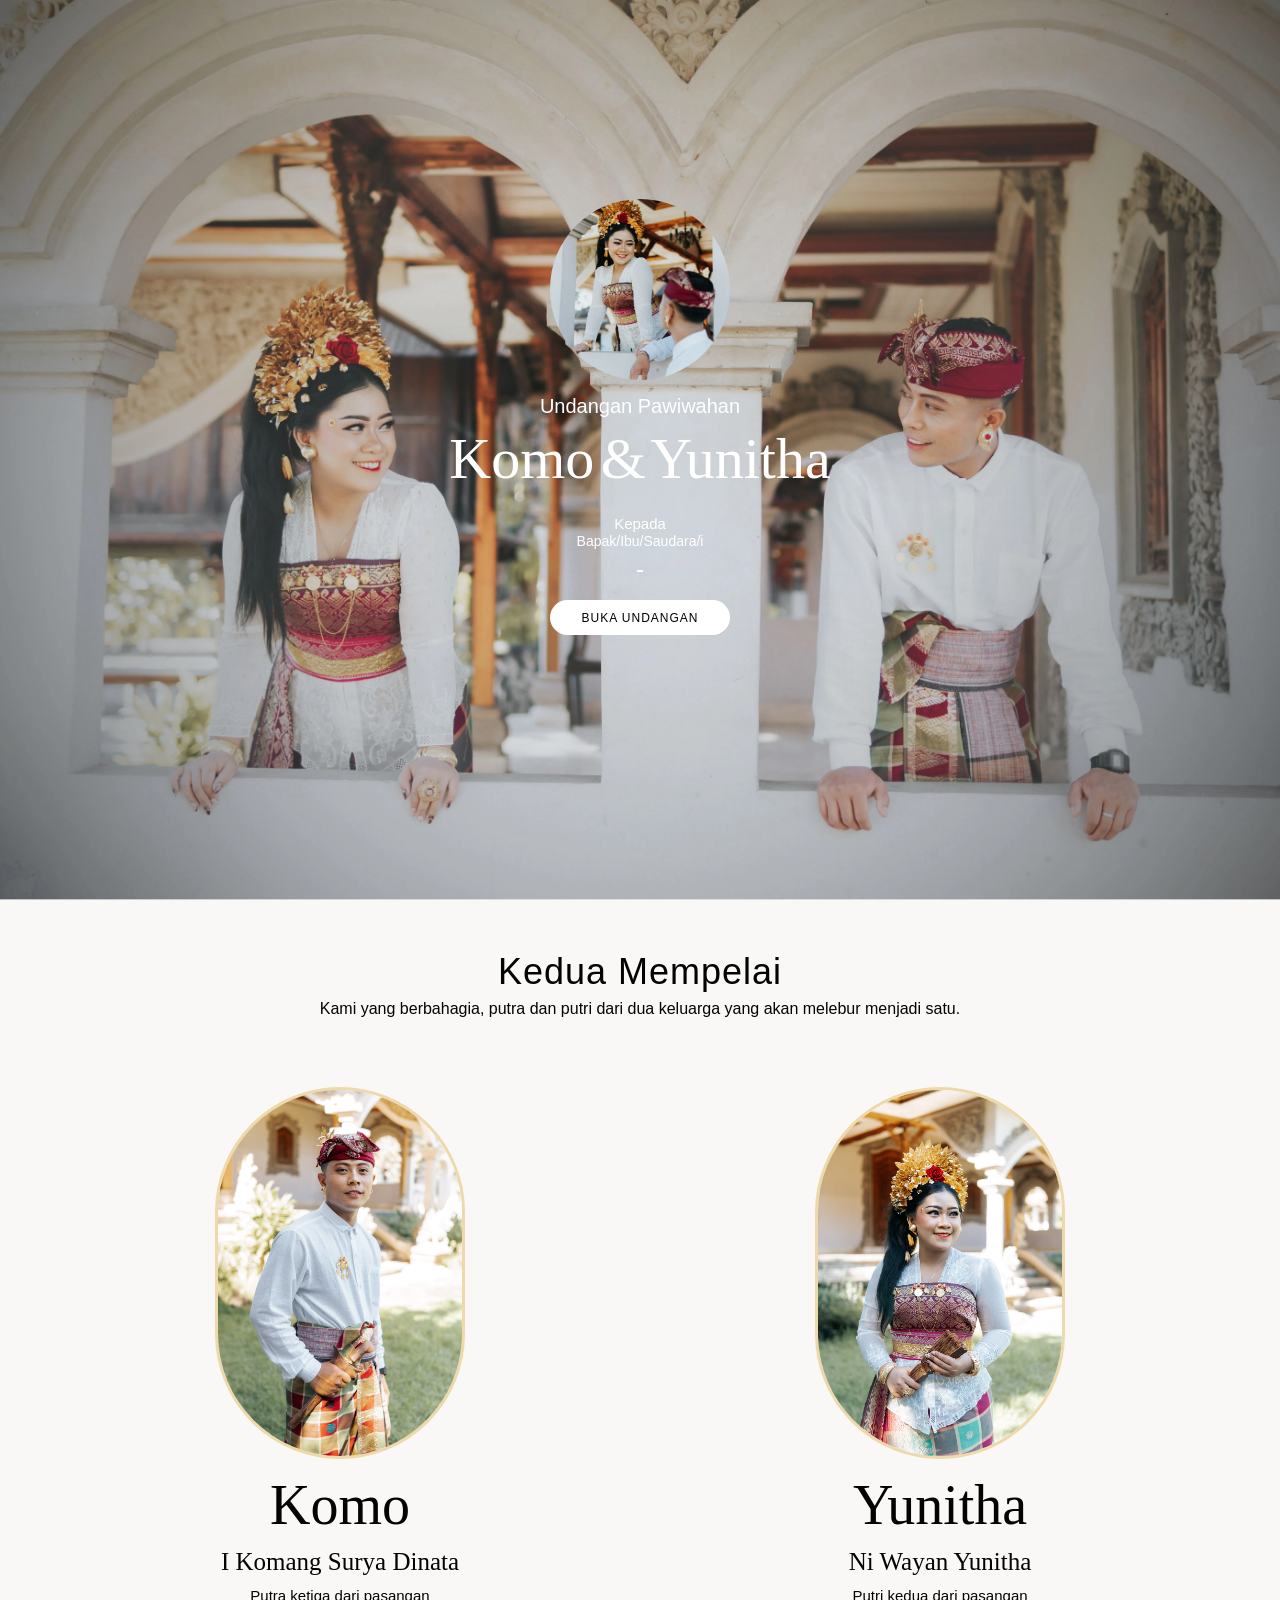
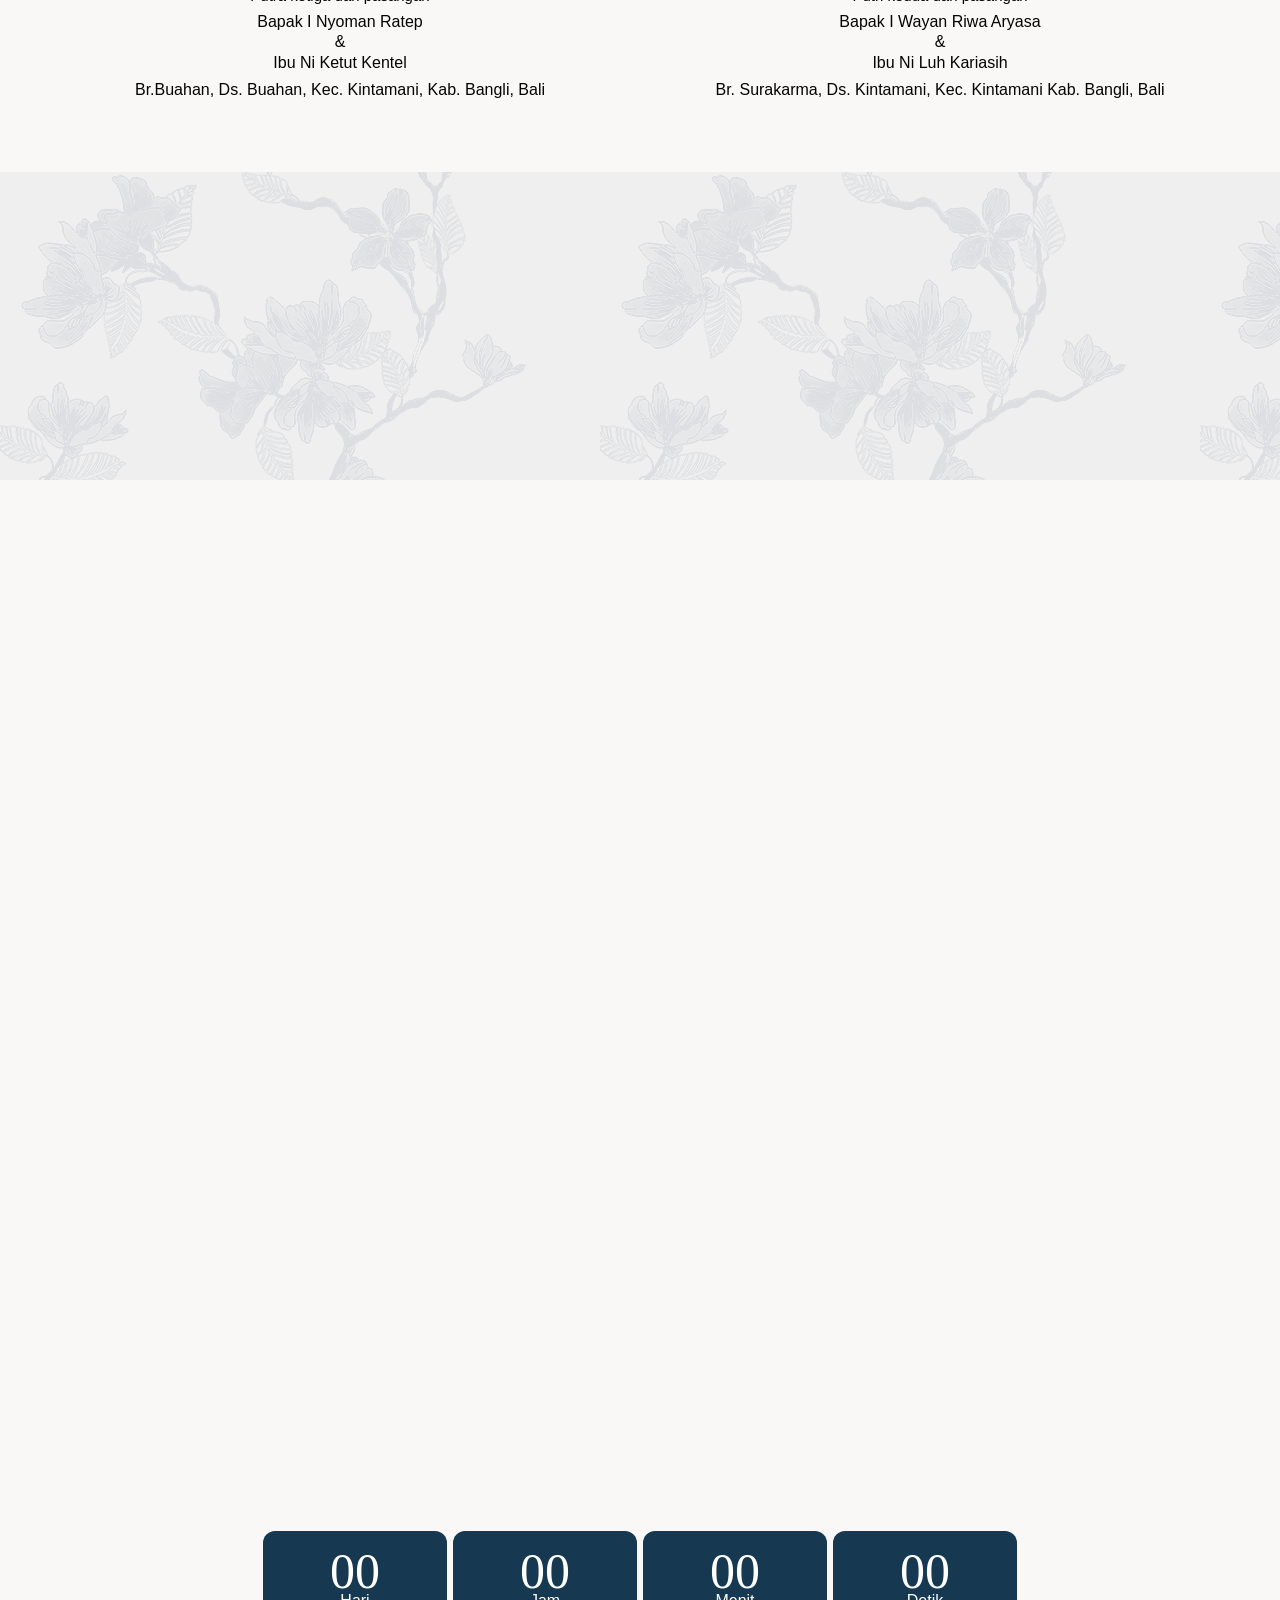
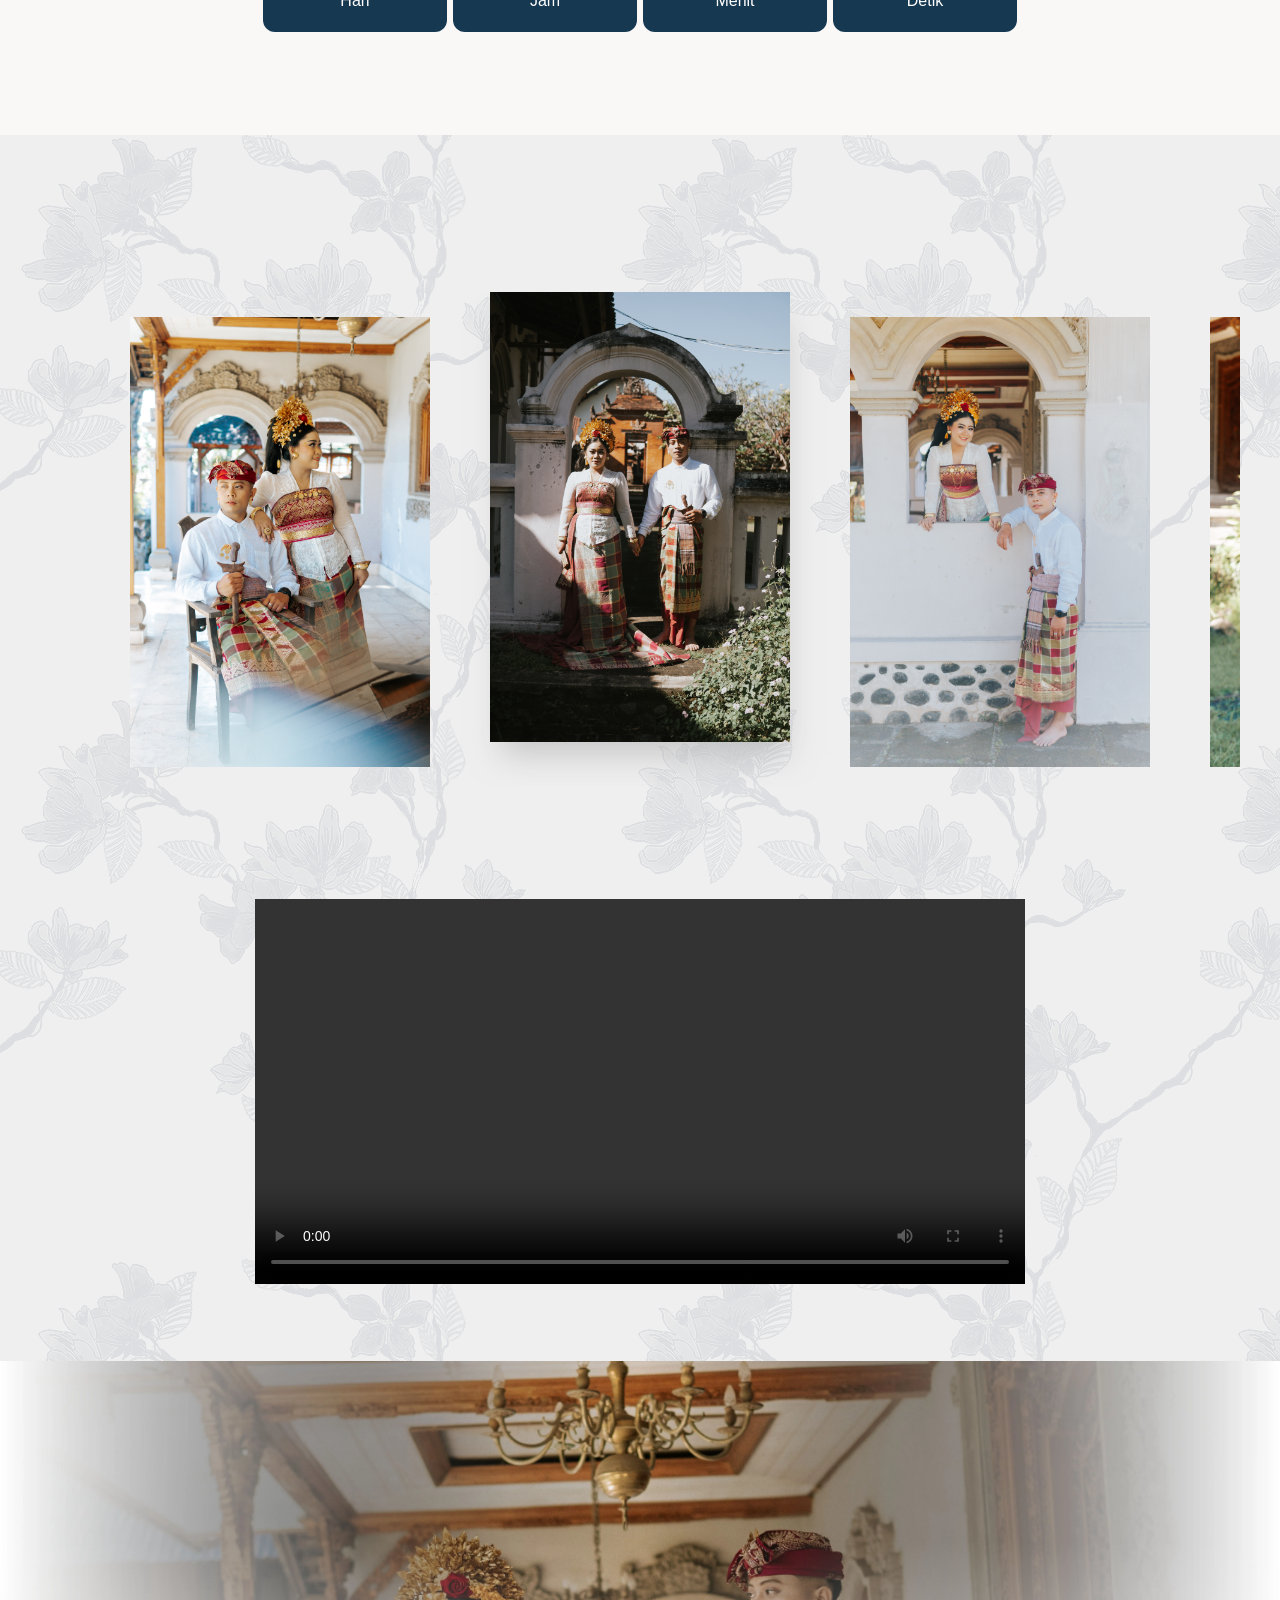
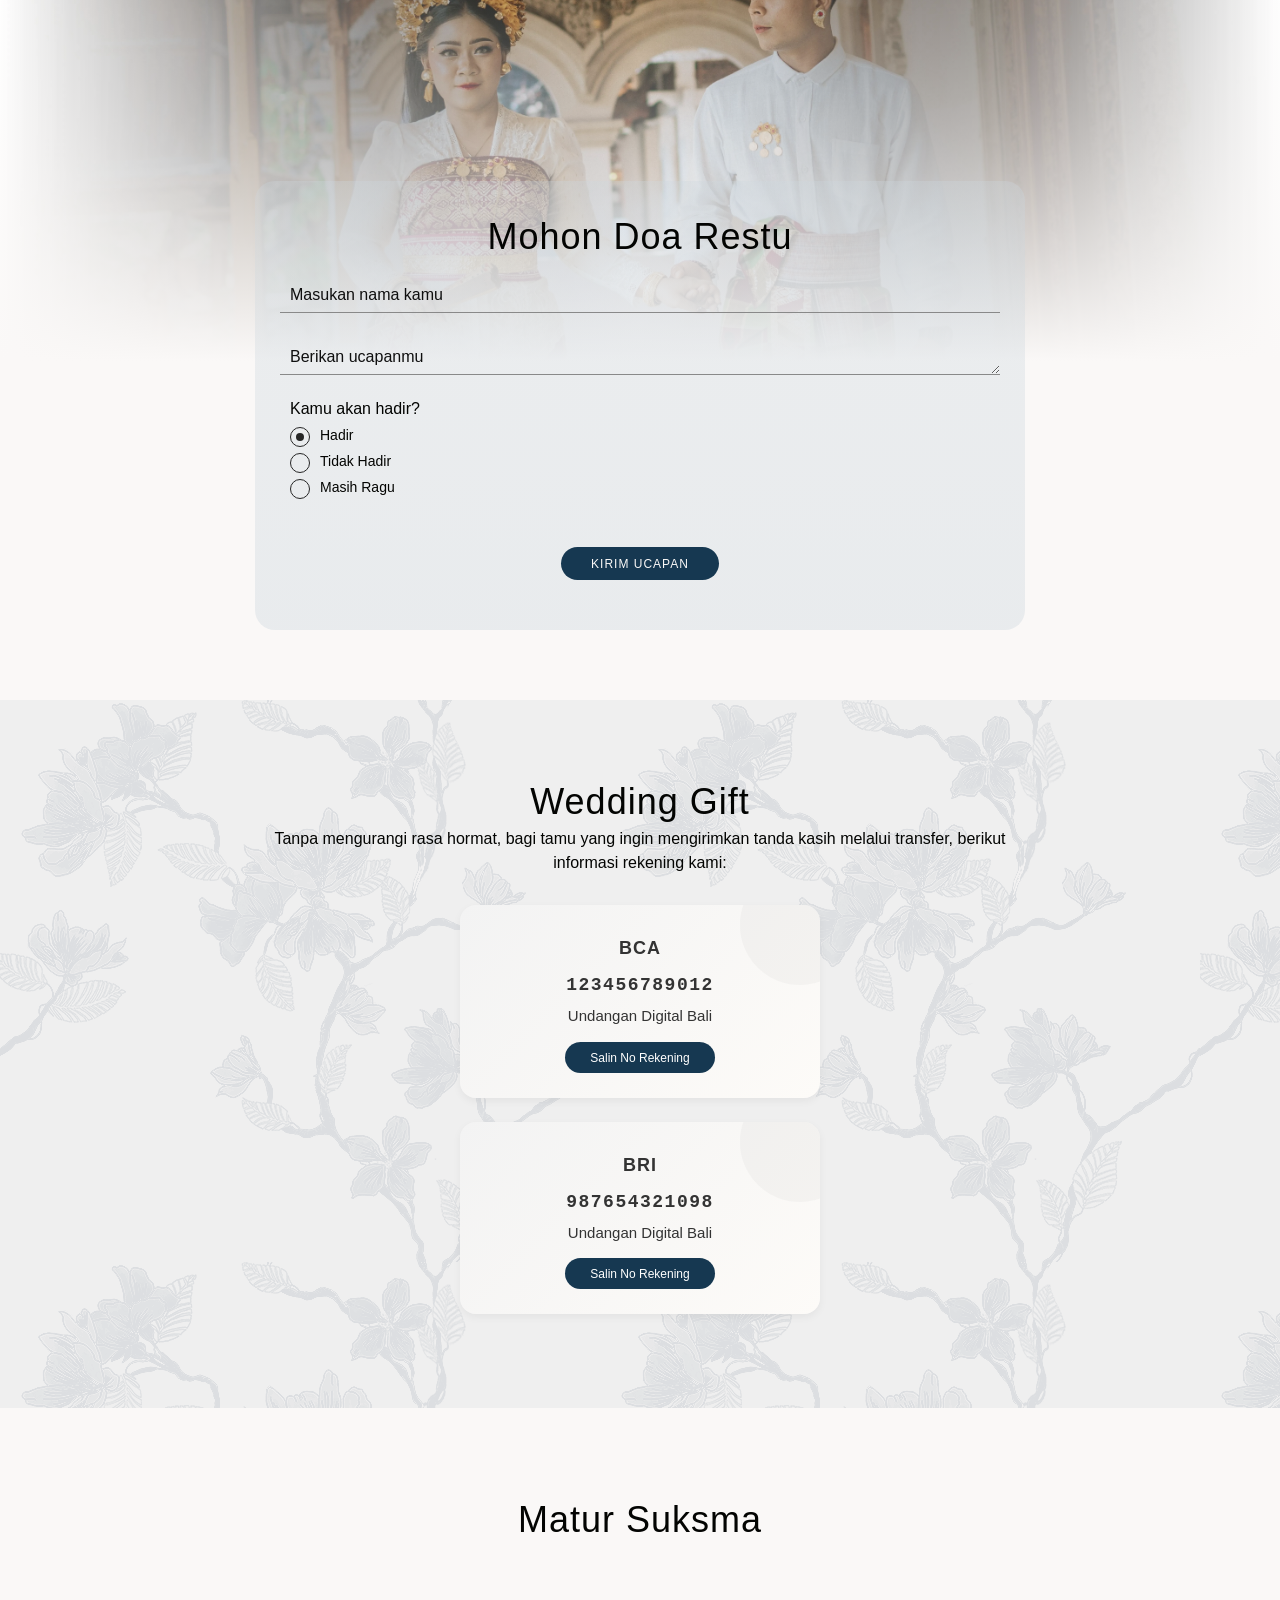
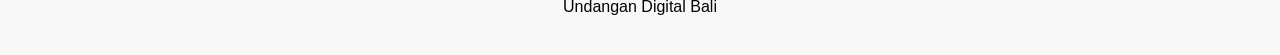
==== commit 2582e81f: "update: change image from jpg to webp" ====
--- a/undangandigitalbali.com/tema/6/index.html
+++ b/undangandigitalbali.com/tema/6/index.html
@@ -11,7 +11,7 @@
 	
 	<meta property="og:title" content="Undangan Pawiwahan | Komo & Yunitha">
     <meta property="og:type" content="Website">
-    <meta property="og:image" content="assets/img/thumb.jpg">
+    <meta property="og:image" content="assets/img/thumb.webp">
     <meta property="og:url" content="index.html">
     <meta property="og:site_name" content="Undangan Digital Bali">
     <meta property="og:description" content="Merupakan suatu kehormatan dan kebahagiaan bagi kami, apabila Bapak/Ibu/Saudara/i, berkenan hadir memberikan doa restu kepada kami">
@@ -141,7 +141,7 @@
 			<div class="modal-content">
 				<div class="modal-body text-center">
 				    <div class="modal-foto" data-aos="fade-up" data-aos-delay="150">
-				        <img src="assets/img/thumb.jpg">
+				        <img src="assets/img/thumb.webp">
             		</div>
 					
 				    <h1 class="heading-modal">Undangan Pawiwahan</h1>
@@ -204,7 +204,7 @@
 		        
 		        <div class="col-sm-6 mempelai">
 					<div class="mempelai-foto" data-aos="fade-up">
-						<img class="frame" src="assets/img/groom.jpg" />
+						<img class="frame" src="assets/img/groom.webp" />
 						<div class="flower-1" data-aos="zoom-in" data-aos-delay="200"><img src="assets/img/flower-1.png" alt=""></div>
 						<div class="flower-2" data-aos="zoom-in" data-aos-delay="200"><img src="assets/img/flower-2.png" alt=""></div>
 					</div>
@@ -217,7 +217,7 @@
 
 				<div class="col-sm-6 mempelai">
 					<div class="mempelai-foto" data-aos="fade-up">
-						<img class="frame" src="assets/img/bride.jpg" />
+						<img class="frame" src="assets/img/bride.webp" />
 						<div class="flower-1" data-aos="zoom-in" data-aos-delay="200"><img src="assets/img/flower-1.png" alt=""></div>
 						<div class="flower-2" data-aos="zoom-in" data-aos-delay="200"><img src="assets/img/flower-2.png" alt=""></div>
 					</div>
--- a/undangandigitalbali.com/tema/6/assets/css/style.css
+++ b/undangandigitalbali.com/tema/6/assets/css/style.css
@@ -1,1009 +1,1017 @@
 /* UMUM */
 @font-face {
-    font-family: 'BohemeFloral';
-    src: url('https://undangandigitalbali.com/assets/fonts/BohemeFloral.ttf') format('truetype');
+  font-family: "BohemeFloral";
+  src: url("https://undangandigitalbali.com/assets/fonts/BohemeFloral.ttf") format("truetype");
 }
 
 @font-face {
-    font-family:"Analogue";
-    src: url("https://undangandigitalbali.com/assets/fonts/Analogue.woff2") format("woff2");
+  font-family: "Analogue";
+  src: url("https://undangandigitalbali.com/assets/fonts/Analogue.woff2") format("woff2");
 }
 
 *:focus {
-	outline: none!important;
+  outline: none !important;
 }
 
 body {
-	font-family: 'DM Sans', sans-serif;
-	font-size: 16px;
-	-webkit-font-smoothing: antialiased;
-	-moz-osx-font-smoothing: grayscale;
-	position: relative;
-	background-color: #faf8f7;
-	color: #030402;
+  font-family: "DM Sans", sans-serif;
+  font-size: 16px;
+  -webkit-font-smoothing: antialiased;
+  -moz-osx-font-smoothing: grayscale;
+  position: relative;
+  background-color: #faf8f7;
+  color: #030402;
 }
 
 h1 {
-	font-size: 36px;
+  font-size: 36px;
 }
 
 h2 {
-	font-size: 32px;
+  font-size: 32px;
 }
 
 h3 {
-	font-size: 28px;
+  font-size: 28px;
 }
 
 h4 {
-	font-size: 24px;
+  font-size: 24px;
 }
 
 h5 {
-	font-size: 20px;
+  font-size: 20px;
 }
 
 h6 {
-	font-size: 18px;
+  font-size: 18px;
 }
 
 section .heading,
 footer .heading,
 .heading-intro {
-    font-family: "Analogue", Sans-serif;
-    font-size: 36px;
-    letter-spacing: 1px;
-    text-align: center;
-    margin: 10px 0 4px 0;
+  font-family: "Analogue", Sans-serif;
+  font-size: 36px;
+  letter-spacing: 1px;
+  text-align: center;
+  margin: 10px 0 4px 0;
 }
 
 ul {
-	margin: 0;
-	padding: 0;
+  margin: 0;
+  padding: 0;
 }
 
 img {
-	max-width: 100%;
-	height: auto;
+  max-width: 100%;
+  height: auto;
 }
 
 svg {
-	max-width: 100%;
+  max-width: 100%;
 }
 
 a:hover,
 a:focus {
-	text-decoration: none;
+  text-decoration: none;
 }
 
 /* ANIMASI */
 @-webkit-keyframes pulse {
-    0% {-webkit-transform: scale(0.2, 0.2); opacity: 0;}
-    50% {opacity: 1;}
-    100% {-webkit-transform: scale(1.5, 1.5); opacity: 0;}
+  0% {
+    -webkit-transform: scale(0.2, 0.2);
+    opacity: 0;
+  }
+  50% {
+    opacity: 1;
+  }
+  100% {
+    -webkit-transform: scale(1.5, 1.5);
+    opacity: 0;
+  }
 }
 
 .animation-pulse {
-	animation: pulse 2s ease-out;
-    animation-iteration-count: infinite;
-    opacity: 0;
+  animation: pulse 2s ease-out;
+  animation-iteration-count: infinite;
+  opacity: 0;
 }
 
 /* ICON */
 .icon {
-	transition: color .4s ease;
+  transition: color 0.4s ease;
 }
 
 .icon--sm {
-	font-size: 20px;
+  font-size: 20px;
 }
 
 .icon--md {
-	font-size: 30px;
+  font-size: 30px;
 }
 
 .icon--lg {
-	font-size: 50px;
+  font-size: 50px;
 }
 
 .icon--xl {
-	font-size: 70px;
+  font-size: 70px;
 }
 
 .icon--primary {
-	color: #a9d2f1;
+  color: #a9d2f1;
 }
 
 .icon--white {
-	color: #fff;
+  color: #fff;
 }
 
 .icon--black {
-	color: #000;
+  color: #000;
 }
 
 .icon:hover {
-	color: #a9d2f1;
+  color: #a9d2f1;
 }
 
 /* IE */
 .icon--sm {
-	width: 20px;
-	height: 20px;
+  width: 20px;
+  height: 20px;
 }
 
 .icon--md {
-	width: 30px;
-	height: 30px;
+  width: 30px;
+  height: 30px;
 }
 
 .icon--lg {
-	width: 50px;
-	height: 50px;
+  width: 50px;
+  height: 50px;
 }
 
 .icon--xl {
-	width: 70px;
-	height: 70px;
+  width: 70px;
+  height: 70px;
 }
 
 .icon svg {
-	fill: currentColor;
-	display: block;
-	width: 100%;
-	height: 100%;
+  fill: currentColor;
+  display: block;
+  width: 100%;
+  height: 100%;
 }
 
 .icon .icon-inner {
-	display: block;
-	width: 100%;
-	height: 100%;
+  display: block;
+  width: 100%;
+  height: 100%;
 }
 
 /* PENGTURAN DASAR */
 
 /* FONT */
 .cfont-script {
-	font-family: 'BohemeFloral', cursive;
+  font-family: "BohemeFloral", cursive;
 }
 
 .ch1 {
-	font-size: 36px;
+  font-size: 36px;
 }
 
 .ch2 {
-	font-size: 32px;
+  font-size: 32px;
 }
 
 .ch3 {
-	font-size: 28px;
+  font-size: 28px;
 }
 
 .ch4 {
-	font-size: 24px;
+  font-size: 24px;
 }
 
 .ch5 {
-	font-size: 20px;
+  font-size: 20px;
 }
 
 /* BORDER */
 .cborder-b-grey {
-	border-bottom: 1px solid #f8f7f4;
+  border-bottom: 1px solid #f8f7f4;
 }
 
 /* BACKGROUND */
 .cbg-grey {
-    background-color: #16385008;
-    background-image: url(../img/bg-pattern.png);
-    background-repeat: repeat;
+  background-color: #16385008;
+  background-image: url(../img/bg-pattern.png);
+  background-repeat: repeat;
 }
 
 .cbg-white {
-	background-color: #fff;
+  background-color: #fff;
 }
 
 .cbg-primary {
-	background-color: #a9d2f1;
+  background-color: #a9d2f1;
 }
 
 .cbg-black {
-	background-color: #000000;
+  background-color: #000000;
 }
 
 /* MARGIN */
 .cmb-1 {
-	margin-bottom: 10px;
+  margin-bottom: 10px;
 }
 
 .cmb-2 {
-	margin-bottom: 20px;
+  margin-bottom: 20px;
 }
 
 .cmb-3 {
-	margin-bottom: 30px;
+  margin-bottom: 30px;
 }
 
 .cmb-5 {
-	margin-bottom: 50px;
+  margin-bottom: 50px;
 }
 
 .cmb-8 {
-	margin-bottom: 80px;
+  margin-bottom: 80px;
 }
 
 .cmt-1 {
-	margin-top: 10px;
+  margin-top: 10px;
 }
 
 .cmt-2 {
-	margin-top: 20px;
+  margin-top: 20px;
 }
 
 .cmt-3 {
-	margin-top: 30px;
+  margin-top: 30px;
 }
 
 .cmt-5 {
-	margin-top: 50px;
+  margin-top: 50px;
 }
 
 .cmt-7 {
-	margin-top: 70px;
+  margin-top: 70px;
 }
 
 .cmt-n-2 {
-	margin-top: -20px;
+  margin-top: -20px;
 }
 
 .cmt-n-3 {
-	margin-top: -30px;
+  margin-top: -30px;
 }
 
 /* HERO */
 header {
-    position: relative;
+  position: relative;
 }
 
 .hero {
-	background-size: cover;
-	background-repeat: no-repeat;
-	background-position: top center;
-	height: 66vh;
-	color: #fff;
-	position: relative;
+  background-size: cover;
+  background-repeat: no-repeat;
+  background-position: top center;
+  height: 66vh;
+  color: #fff;
+  position: relative;
 }
 
 .hero--slide1 {
-	background-image: url('../img/hero1.jpg'); /* Change to your image here */
+  background-image: url("../img/hero1.webp"); /* Change to your image here */
 }
 
 .hero--slide2 {
-	background-image: url('../img/hero2.jpg'); /* Change to your image here */
+  background-image: url("../img/hero2.webp"); /* Change to your image here */
 }
 
 .hero--slide3 {
-	background-image: url('../img/hero3.html'); /* Change to your image here */
+  background-image: url("../img/hero3.webp"); /* Change to your image here */
 }
 
 .hero-body {
-    position: absolute;
-    bottom: 60px;
-    width: 100%;
-    text-align: center;
-    color: #FFF;
+  position: absolute;
+  bottom: 60px;
+  width: 100%;
+  text-align: center;
+  color: #fff;
 }
 
 .hero_title {
-    font-size: 58px;
-    margin-bottom: 6px;
-    word-spacing: -8px;
+  font-size: 58px;
+  margin-bottom: 6px;
+  word-spacing: -8px;
 }
 
 .hero_date {
-	font-size: 17px;
-    margin-bottom: 2px;
+  font-size: 17px;
+  margin-bottom: 2px;
 }
 
 .shape {
-    overflow: hidden;
-    position: absolute;
-    left: -50px;
-    bottom: -5px;
-    width: calc(265% + 1.3px);;
-    line-height: 0;
-    direction: ltr;
-    -webkit-transform: rotate(180deg);
-    -ms-transform: rotate(180deg);
-    transform: rotate(180deg);
+  overflow: hidden;
+  position: absolute;
+  left: -50px;
+  bottom: -5px;
+  width: calc(265% + 1.3px);
+  line-height: 0;
+  direction: ltr;
+  -webkit-transform: rotate(180deg);
+  -ms-transform: rotate(180deg);
+  transform: rotate(180deg);
 }
 
 .shape svg {
-    display: block;
-    width: calc(265% + 1.3px);
-    height: 50px;
-    position: relative;
-    left: 50%;
-    -webkit-transform: translateX(-50%);
-    -ms-transform: translateX(-50%);
-    transform: translateX(-50%);
+  display: block;
+  width: calc(265% + 1.3px);
+  height: 50px;
+  position: relative;
+  left: 50%;
+  -webkit-transform: translateX(-50%);
+  -ms-transform: translateX(-50%);
+  transform: translateX(-50%);
 }
 
 .shape-fill {
-    fill: #faf8f7;
-    -webkit-transform-origin: center;
-    -ms-transform-origin: center;
-    transform-origin: center;
-    -webkit-transform: rotateY(0deg);
-    transform: rotateY(0deg);
-}
-
-@media(min-width: 768px) {
-    .hero {
-		min-height: 90vh;
-	}
-	
-	.hero__title {
-		font-size: 70px;
-	}
-	
-	.shape svg {
-        width: calc(166% + 1.3px);
-        height: 72px;
-    }
-    
-    .shape {
-        width: calc(166% + 1.3px);
-        bottom: -4px;
-    }
-}
-
-@media(min-width: 992px) {
-    .hero_title {
-        font-size: 70px;
-    }
-
-    .hero-body {
-        bottom: 100px;
-    }
-
-	.hero {
-		min-height: 100vh;
-	}
-	
-	.shape svg {
-        width: calc(100% + 1.3px);
-    }
-    
-    .shape {
-        width: calc(145% + 1.3px);
-        bottom: -3px;
-    }
+  fill: #faf8f7;
+  -webkit-transform-origin: center;
+  -ms-transform-origin: center;
+  transform-origin: center;
+  -webkit-transform: rotateY(0deg);
+  transform: rotateY(0deg);
+}
+
+@media (min-width: 768px) {
+  .hero {
+    min-height: 90vh;
+  }
+
+  .hero__title {
+    font-size: 70px;
+  }
+
+  .shape svg {
+    width: calc(166% + 1.3px);
+    height: 72px;
+  }
+
+  .shape {
+    width: calc(166% + 1.3px);
+    bottom: -4px;
+  }
+}
+
+@media (min-width: 992px) {
+  .hero_title {
+    font-size: 70px;
+  }
+
+  .hero-body {
+    bottom: 100px;
+  }
+
+  .hero {
+    min-height: 100vh;
+  }
+
+  .shape svg {
+    width: calc(100% + 1.3px);
+  }
+
+  .shape {
+    width: calc(145% + 1.3px);
+    bottom: -3px;
+  }
 }
 
 .hero-divider-bottom,
 .hero-divider-top {
-    position: relative;
-    width: 50%;
-    height: 34px;
-    margin: 6px auto 30px;
+  position: relative;
+  width: 50%;
+  height: 34px;
+  margin: 6px auto 30px;
 }
 
 .hero-divider-bottom::before,
 .hero-divider-top::before {
-    content: "";
-    position: absolute;
-    top: 0;
-    left: 0;
-    width: 100%;
-    height: 34px;
-    background-position-x: center;
-    background-repeat: no-repeat;
-    background-image: url("data:image/svg+xml,%3Csvg xmlns='http://www.w3.org/2000/svg' viewBox='0 0 126.17 16.56'%3E%3Cpath fill='%23fff' d='M3.62,14.25l0,.17a.7.7,0,0,1-.24.48.85.85,0,0,1-.55.24H2.74a1,1,0,0,1-.61-.46,1.59,1.59,0,0,1-.25-.86l0-.21a3.18,3.18,0,0,1,1.26-1.86c1.8-1.47,4.29-2,6.74-2.11q1.11-.07,2.22-.07C18,9.55,23.85,11,29.75,12.38s11.8,2.86,17.79,2.86a33.3,33.3,0,0,0,4.8-.34,14,14,0,0,0,5.63-2A6.33,6.33,0,0,0,61,8.15c0-.11,0-.21,0-.32A3.85,3.85,0,0,0,60.6,6a2.42,2.42,0,0,0-1.49-1.22,2.25,2.25,0,0,0-.58-.07,2.89,2.89,0,0,0-1.63.56,5.33,5.33,0,0,0-1.2,1.19h0a8.46,8.46,0,0,0-1.65,4.94,6.14,6.14,0,0,0,1.53,4.2,7.76,7.76,0,0,0,5.26,2.25l.72,0a12.33,12.33,0,0,0,8.35-3.48,12.07,12.07,0,0,0,3.9-8.16V6a5.77,5.77,0,0,0-.72-2.81,3.34,3.34,0,0,0-.94-1.06,2.36,2.36,0,0,0-1.37-.44h-.25a2.8,2.8,0,0,0-2,1.29,6.84,6.84,0,0,0-.94,2.16A16.39,16.39,0,0,0,67,9.28a9.88,9.88,0,0,0,.38,2.79,7.59,7.59,0,0,0,1.8,3.12,5.86,5.86,0,0,0,3.14,1.74,5.54,5.54,0,0,0,1,.09,7.06,7.06,0,0,0,4.19-1.56,14.78,14.78,0,0,0,3.15-3.36A6.18,6.18,0,0,0,82,8.85V8.76a3.11,3.11,0,0,0-.59-1.81,2.29,2.29,0,0,0-1.66-1h-.17a2.45,2.45,0,0,0-1.43.5,3.47,3.47,0,0,0-1,1.11,4.32,4.32,0,0,0-.55,2.13A5.84,5.84,0,0,0,77.72,13a6.81,6.81,0,0,0,2.68,2.29,10.63,10.63,0,0,0,4.54.89,29.17,29.17,0,0,0,4.16-.37C99.25,14.31,109.32,12,119.44,12q1.12,0,2.24,0a10,10,0,0,1,2.14.25,3.3,3.3,0,0,1,1.65.91,2.2,2.2,0,0,1,.57,1.52,2.81,2.81,0,0,1-.61,1.74,1.9,1.9,0,0,1-1.48.75h-.22l-.06.5.1-.49a2.07,2.07,0,0,1-1-.49.76.76,0,0,1-.25-.54.71.71,0,0,1,.11-.37.5.5,0,0,0-.85-.53,1.71,1.71,0,0,0-.26.9,1.75,1.75,0,0,0,.55,1.25,3.05,3.05,0,0,0,1.54.76h0l.34,0a2.9,2.9,0,0,0,2.25-1.12,3.79,3.79,0,0,0,.83-2.37,3.2,3.2,0,0,0-.83-2.2,4.28,4.28,0,0,0-2.13-1.2,10.93,10.93,0,0,0-2.36-.29q-1.14,0-2.28,0c-10.28,0-20.39,2.28-30.49,3.74a28.43,28.43,0,0,1-4,.36,9.66,9.66,0,0,1-4.12-.8,5.82,5.82,0,0,1-2.28-2,4.84,4.84,0,0,1-.92-2.7A3.31,3.31,0,0,1,78,8.06a2.5,2.5,0,0,1,.69-.79A1.45,1.45,0,0,1,79.58,7h.09a1.3,1.3,0,0,1,.93.57A2.12,2.12,0,0,1,81,8.76v.06a5.27,5.27,0,0,1-1.17,2.71,13.79,13.79,0,0,1-2.93,3.13A6.07,6.07,0,0,1,73.31,16a4.54,4.54,0,0,1-.82-.07,4.86,4.86,0,0,1-2.6-1.45,6.61,6.61,0,0,1-1.56-2.71A8.9,8.9,0,0,1,68,9.28a15.4,15.4,0,0,1,.57-3.88,5.88,5.88,0,0,1,.79-1.84,1.8,1.8,0,0,1,1.29-.87h.15a1.35,1.35,0,0,1,.8.26,2.77,2.77,0,0,1,.9,1.27A5,5,0,0,1,72.82,6v.18a11.08,11.08,0,0,1-3.58,7.47,11.34,11.34,0,0,1-7.66,3.21l-.65,0a6.78,6.78,0,0,1-4.59-1.92,5.14,5.14,0,0,1-1.27-3.53A7.47,7.47,0,0,1,56.51,7a4.28,4.28,0,0,1,1-1,1.9,1.9,0,0,1,1.06-.39,1.23,1.23,0,0,1,.32,0,1.42,1.42,0,0,1,.87.73,2.85,2.85,0,0,1,.33,1.35v.24a5.33,5.33,0,0,1-2.64,4,13.12,13.12,0,0,1-5.22,1.87,32.34,32.34,0,0,1-4.65.32c-5.83,0-11.67-1.41-17.56-2.83S18.15,8.55,12.11,8.55q-1.14,0-2.28.07A12.7,12.7,0,0,0,2.52,11,4.13,4.13,0,0,0,.9,13.44a2.35,2.35,0,0,0,0,.36,2.59,2.59,0,0,0,.42,1.41,2,2,0,0,0,1.22.88,1.58,1.58,0,0,0,.35,0,1.83,1.83,0,0,0,1.24-.51,1.68,1.68,0,0,0,.56-1.21,1.36,1.36,0,0,0-.14-.61.5.5,0,1,0-.9.44Z' transform='translate(-0.88 -1.69)'/%3E%3C/svg%3E");
+  content: "";
+  position: absolute;
+  top: 0;
+  left: 0;
+  width: 100%;
+  height: 34px;
+  background-position-x: center;
+  background-repeat: no-repeat;
+  background-image: url("data:image/svg+xml,%3Csvg xmlns='http://www.w3.org/2000/svg' viewBox='0 0 126.17 16.56'%3E%3Cpath fill='%23fff' d='M3.62,14.25l0,.17a.7.7,0,0,1-.24.48.85.85,0,0,1-.55.24H2.74a1,1,0,0,1-.61-.46,1.59,1.59,0,0,1-.25-.86l0-.21a3.18,3.18,0,0,1,1.26-1.86c1.8-1.47,4.29-2,6.74-2.11q1.11-.07,2.22-.07C18,9.55,23.85,11,29.75,12.38s11.8,2.86,17.79,2.86a33.3,33.3,0,0,0,4.8-.34,14,14,0,0,0,5.63-2A6.33,6.33,0,0,0,61,8.15c0-.11,0-.21,0-.32A3.85,3.85,0,0,0,60.6,6a2.42,2.42,0,0,0-1.49-1.22,2.25,2.25,0,0,0-.58-.07,2.89,2.89,0,0,0-1.63.56,5.33,5.33,0,0,0-1.2,1.19h0a8.46,8.46,0,0,0-1.65,4.94,6.14,6.14,0,0,0,1.53,4.2,7.76,7.76,0,0,0,5.26,2.25l.72,0a12.33,12.33,0,0,0,8.35-3.48,12.07,12.07,0,0,0,3.9-8.16V6a5.77,5.77,0,0,0-.72-2.81,3.34,3.34,0,0,0-.94-1.06,2.36,2.36,0,0,0-1.37-.44h-.25a2.8,2.8,0,0,0-2,1.29,6.84,6.84,0,0,0-.94,2.16A16.39,16.39,0,0,0,67,9.28a9.88,9.88,0,0,0,.38,2.79,7.59,7.59,0,0,0,1.8,3.12,5.86,5.86,0,0,0,3.14,1.74,5.54,5.54,0,0,0,1,.09,7.06,7.06,0,0,0,4.19-1.56,14.78,14.78,0,0,0,3.15-3.36A6.18,6.18,0,0,0,82,8.85V8.76a3.11,3.11,0,0,0-.59-1.81,2.29,2.29,0,0,0-1.66-1h-.17a2.45,2.45,0,0,0-1.43.5,3.47,3.47,0,0,0-1,1.11,4.32,4.32,0,0,0-.55,2.13A5.84,5.84,0,0,0,77.72,13a6.81,6.81,0,0,0,2.68,2.29,10.63,10.63,0,0,0,4.54.89,29.17,29.17,0,0,0,4.16-.37C99.25,14.31,109.32,12,119.44,12q1.12,0,2.24,0a10,10,0,0,1,2.14.25,3.3,3.3,0,0,1,1.65.91,2.2,2.2,0,0,1,.57,1.52,2.81,2.81,0,0,1-.61,1.74,1.9,1.9,0,0,1-1.48.75h-.22l-.06.5.1-.49a2.07,2.07,0,0,1-1-.49.76.76,0,0,1-.25-.54.71.71,0,0,1,.11-.37.5.5,0,0,0-.85-.53,1.71,1.71,0,0,0-.26.9,1.75,1.75,0,0,0,.55,1.25,3.05,3.05,0,0,0,1.54.76h0l.34,0a2.9,2.9,0,0,0,2.25-1.12,3.79,3.79,0,0,0,.83-2.37,3.2,3.2,0,0,0-.83-2.2,4.28,4.28,0,0,0-2.13-1.2,10.93,10.93,0,0,0-2.36-.29q-1.14,0-2.28,0c-10.28,0-20.39,2.28-30.49,3.74a28.43,28.43,0,0,1-4,.36,9.66,9.66,0,0,1-4.12-.8,5.82,5.82,0,0,1-2.28-2,4.84,4.84,0,0,1-.92-2.7A3.31,3.31,0,0,1,78,8.06a2.5,2.5,0,0,1,.69-.79A1.45,1.45,0,0,1,79.58,7h.09a1.3,1.3,0,0,1,.93.57A2.12,2.12,0,0,1,81,8.76v.06a5.27,5.27,0,0,1-1.17,2.71,13.79,13.79,0,0,1-2.93,3.13A6.07,6.07,0,0,1,73.31,16a4.54,4.54,0,0,1-.82-.07,4.86,4.86,0,0,1-2.6-1.45,6.61,6.61,0,0,1-1.56-2.71A8.9,8.9,0,0,1,68,9.28a15.4,15.4,0,0,1,.57-3.88,5.88,5.88,0,0,1,.79-1.84,1.8,1.8,0,0,1,1.29-.87h.15a1.35,1.35,0,0,1,.8.26,2.77,2.77,0,0,1,.9,1.27A5,5,0,0,1,72.82,6v.18a11.08,11.08,0,0,1-3.58,7.47,11.34,11.34,0,0,1-7.66,3.21l-.65,0a6.78,6.78,0,0,1-4.59-1.92,5.14,5.14,0,0,1-1.27-3.53A7.47,7.47,0,0,1,56.51,7a4.28,4.28,0,0,1,1-1,1.9,1.9,0,0,1,1.06-.39,1.23,1.23,0,0,1,.32,0,1.42,1.42,0,0,1,.87.73,2.85,2.85,0,0,1,.33,1.35v.24a5.33,5.33,0,0,1-2.64,4,13.12,13.12,0,0,1-5.22,1.87,32.34,32.34,0,0,1-4.65.32c-5.83,0-11.67-1.41-17.56-2.83S18.15,8.55,12.11,8.55q-1.14,0-2.28.07A12.7,12.7,0,0,0,2.52,11,4.13,4.13,0,0,0,.9,13.44a2.35,2.35,0,0,0,0,.36,2.59,2.59,0,0,0,.42,1.41,2,2,0,0,0,1.22.88,1.58,1.58,0,0,0,.35,0,1.83,1.83,0,0,0,1.24-.51,1.68,1.68,0,0,0,.56-1.21,1.36,1.36,0,0,0-.14-.61.5.5,0,1,0-.9.44Z' transform='translate(-0.88 -1.69)'/%3E%3C/svg%3E");
 }
 
 .hero-divider-bottom::before {
-    -webkit-transform: scaleY(-1);
-    -moz-transform: scaleY(-1);
-    -ms-transform: scaleY(-1);
-    -o-transform: scaleY(-1);
-    transform: scaleY(-1);
+  -webkit-transform: scaleY(-1);
+  -moz-transform: scaleY(-1);
+  -ms-transform: scaleY(-1);
+  -o-transform: scaleY(-1);
+  transform: scaleY(-1);
 }
 
 /* INTRO */
 .intro {
-	padding: 40px 0 70px;
-    position: relative;
+  padding: 40px 0 70px;
+  position: relative;
 }
 
 .intro .paragraph {
-    text-align: center;
+  text-align: center;
 }
 
 /* MEMPELAI */
 .mempelai {
-    margin-top: 0;
-}
-
-.mempelai-foto{
-    position: relative;
-	margin: 50px;
+  margin-top: 0;
+}
+
+.mempelai-foto {
+  position: relative;
+  margin: 50px;
 }
 
 .mempelai-foto .frame {
-    border-radius: 255px;
-    border: solid 3px #eed9ab;
-}
-
-@media(min-width: 992px) {
-	.mempelai-foto{
-	    margin: 50px auto;
-        max-width: 250px;
-    }
+  border-radius: 255px;
+  border: solid 3px #eed9ab;
+}
+
+@media (min-width: 992px) {
+  .mempelai-foto {
+    margin: 50px auto;
+    max-width: 250px;
+  }
 }
 
 .mempelai-foto .flower-1 {
-    position: absolute;
-    left: -7%;
-    bottom: 1%;
-    width: 80px;
-    z-index: 2;
+  position: absolute;
+  left: -7%;
+  bottom: 1%;
+  width: 80px;
+  z-index: 2;
 }
 
 .mempelai-foto .flower-2 {
-    position: absolute;
-    right: -2%;
-    bottom: 4%;
-    width: 110px;
-    z-index: 2;
+  position: absolute;
+  right: -2%;
+  bottom: 4%;
+  width: 110px;
+  z-index: 2;
 }
 
 .mempelai-panggilan {
-	font-family: 'BohemeFloral', serif;
-    font-size: 56px;
-    word-spacing: -3px;
-    margin-bottom: 6px;
-    text-align: center;
-    margin-top: -46px;
-}
-	
+  font-family: "BohemeFloral", serif;
+  font-size: 56px;
+  word-spacing: -3px;
+  margin-bottom: 6px;
+  text-align: center;
+  margin-top: -46px;
+}
+
 .mempelai-nama {
-    font-family: Gilda Display,serif;
-    text-align: center;
-    line-height: 1.2em;
-    font-size: 25px;
-    margin-top: -6px;
-    margin-bottom: 8px;
+  font-family:
+    Gilda Display,
+    serif;
+  text-align: center;
+  line-height: 1.2em;
+  font-size: 25px;
+  margin-top: -6px;
+  margin-bottom: 8px;
 }
 
 .mempelai-detail {
-    text-align: center;
-    font-size: 15px;
-    margin-bottom: 4px;
+  text-align: center;
+  font-size: 15px;
+  margin-bottom: 4px;
 }
 
 .mempelai-ortu {
-    text-align: center;
-    margin-bottom: 4px;
-    line-height: 1.3em;
+  text-align: center;
+  margin-bottom: 4px;
+  line-height: 1.3em;
 }
 
 .mempelai-alamat {
-    text-align: center;
+  text-align: center;
 }
 
 /* QUOTE */
 #quote {
-    position: relative;
-    padding: 10px 0 70px;
+  position: relative;
+  padding: 10px 0 70px;
 }
 
 .quote-text {
-	font-size: 15px;
-	line-height: 1.5;
-	text-align: center;
-	font-style: italic;
-	font-weight: 300;
+  font-size: 15px;
+  line-height: 1.5;
+  text-align: center;
+  font-style: italic;
+  font-weight: 300;
 }
 
 .quote-title {
-	font-size: 16px;
-	line-height: 1.5;
-	text-align: center;
-	font-style: italic;
-	font-weight: 400;
+  font-size: 16px;
+  line-height: 1.5;
+  text-align: center;
+  font-style: italic;
+  font-weight: 400;
 }
 
 .petik {
-    font-size: 90px;
-    line-height: .8em;
-    margin-bottom: 40px;
-    letter-spacing: -5px;
-    font-family: 'Playfair Display', serif;
+  font-size: 90px;
+  line-height: 0.8em;
+  margin-bottom: 40px;
+  letter-spacing: -5px;
+  font-family: "Playfair Display", serif;
 }
 
 /* HITUNG MUNDUR */
-#countdown{
-    padding: 0 0 30px 0;
-    margin-top: -30px;
+#countdown {
+  padding: 0 0 30px 0;
+  margin-top: -30px;
 }
 
 .countdown-list {
-	text-align: center;
-	margin-top: 12px;
-	margin-bottom: 70px;
-    padding-right: 5px;
-    padding-left: 5px;
+  text-align: center;
+  margin-top: 12px;
+  margin-bottom: 70px;
+  padding-right: 5px;
+  padding-left: 5px;
 }
 
 .counter-list__item {
-    width: 25%;
-    float: left;
-    text-align: center;
-    padding: 3px;
+  width: 25%;
+  float: left;
+  text-align: center;
+  padding: 3px;
 }
 
 .counter-box {
-    background-color: #163851;
-    border-radius: 12px;
-    padding: 20px 0 13px;
-    color: #fff;
+  background-color: #163851;
+  border-radius: 12px;
+  padding: 20px 0 13px;
+  color: #fff;
 }
 
 .counter-list__item .counting {
-    font-family: 'Great Vibes', cursive;
-    display: block;
-    margin: 0 auto;
-    font-size: 42px;
-    line-height: .8em;
-    margin-bottom: -2px;
+  font-family: "Great Vibes", cursive;
+  display: block;
+  margin: 0 auto;
+  font-size: 42px;
+  line-height: 0.8em;
+  margin-bottom: -2px;
 }
 
 .counter-list__item p {
-    display: block;
-    text-align: center;
-    font-size: 20px;
-    margin: 0;
-}
-
-@media(max-width: 768px) {
-    .counter-list {
-	    margin-top: 18px;
-	}
-	
-    .counter-list__item .counting {
-        font-size: 36px;
-    }
-    
-    .counter-list__item p {
-        padding: 0 0 6px;
-        font-size: 14px;
-    }
-}
-
-@media(min-width: 992px) {
-	.counter-list__item .icon {
-		top: 40%;
-	}
-
-	.counter-list__item .counting {
-		font-size: 50px;
-	}
-	
-	.counter-list__item p {
-        padding: 0 0 6px;
-        font-size: 16px;
-    }
+  display: block;
+  text-align: center;
+  font-size: 20px;
+  margin: 0;
+}
+
+@media (max-width: 768px) {
+  .counter-list {
+    margin-top: 18px;
+  }
+
+  .counter-list__item .counting {
+    font-size: 36px;
+  }
+
+  .counter-list__item p {
+    padding: 0 0 6px;
+    font-size: 14px;
+  }
+}
+
+@media (min-width: 992px) {
+  .counter-list__item .icon {
+    top: 40%;
+  }
+
+  .counter-list__item .counting {
+    font-size: 50px;
+  }
+
+  .counter-list__item p {
+    padding: 0 0 6px;
+    font-size: 16px;
+  }
 }
 
 /* LOKASI */
 #location {
-	padding: 70px 0;
-	text-align: center;
-    position: relative;
+  padding: 70px 0;
+  text-align: center;
+  position: relative;
 }
 
 .acara-box {
-    padding: 30px 10px;
-    margin: 30px 20px;
-    background-image: url(../img/pawiwahan-bg.jpg);
-    background-position: center center;
-    background-size: cover;
-    border-radius: 30px;
-}
-
-.resepsi {   
-    background-image: url(../img/resepsi-bg.jpg);
+  padding: 30px 10px;
+  margin: 30px 20px;
+  background-image: url(../img/pawiwahan-bg.webp);
+  background-position: center center;
+  background-size: cover;
+  border-radius: 30px;
+}
+
+.resepsi {
+  background-image: url(../img/resepsi-bg.webp);
 }
 
 .acara-icon {
-    text-align: center;
-    margin-top: 10px;
+  text-align: center;
+  margin-top: 10px;
 }
 
 .acara-icon img {
-    width: 16%;
+  width: 16%;
 }
 
 .acara-heading-title {
-    font-weight: 100;
-    line-height: 68px;
-    letter-spacing: 0.3px;
-    font-size: 17px;
+  font-weight: 100;
+  line-height: 68px;
+  letter-spacing: 0.3px;
+  font-size: 17px;
 }
 
 .acara-divider {
-    text-align: center;
-    padding-top: 2px;
-    padding-bottom: 2px;
+  text-align: center;
+  padding-top: 2px;
+  padding-bottom: 2px;
 }
 
 .divider-icon {
-    color: #030402;
-    border-color: #030402;   
-    display: inline-block;
-    line-height: 1;
-    -webkit-transition: all .3s;
-    -o-transition: all .3s;
-    transition: all .3s;
-    font-size: 35px;
-    text-align: center;
+  color: #030402;
+  border-color: #030402;
+  display: inline-block;
+  line-height: 1;
+  -webkit-transition: all 0.3s;
+  -o-transition: all 0.3s;
+  transition: all 0.3s;
+  font-size: 35px;
+  text-align: center;
 }
 
 .acara-divider-separator {
-    display: -webkit-box;
-    display: -ms-flexbox;
-    display: flex;
-    margin: 0;
-    direction: ltr;
-    width: 66%;
-    margin: 0 auto;    
-    border-top: 1px solid #030402;
+  display: -webkit-box;
+  display: -ms-flexbox;
+  display: flex;
+  margin: 0;
+  direction: ltr;
+  width: 66%;
+  margin: 0 auto;
+  border-top: 1px solid #030402;
 }
 
 .acara-tgl {
-    margin: 30px 0px 16px 0px;
-}
-
-.acara-jam  {
-    margin: 10px 0px 20px 0px;
+  margin: 30px 0px 16px 0px;
+}
+
+.acara-jam {
+  margin: 10px 0px 20px 0px;
 }
 
 .acara-tempat {
-    font-weight: 100;
-    line-height: 60px;
-    letter-spacing: 0.3px;
-    font-size: 15px;
-}
-
-.acara-alamat  {
-    margin: 20px 0px 20px 0px;
+  font-weight: 100;
+  line-height: 60px;
+  letter-spacing: 0.3px;
+  font-size: 15px;
+}
+
+.acara-alamat {
+  margin: 20px 0px 20px 0px;
 }
 
 .acara-detail {
-    font-size: 15px;
-    font-weight: 100;
-    line-height: 19px;
-    letter-spacing: 1.4px;
+  font-size: 15px;
+  font-weight: 100;
+  line-height: 19px;
+  letter-spacing: 1.4px;
 }
 
 .acara-alamat .acara-detail {
-    margin-top: -30px;
+  margin-top: -30px;
 }
 
 .acara-divider-map {
-    width: 66%;
-    margin-left: auto!important;
-    margin-right: auto!important;
-    position: relative;
-    border: 0 solid #333;
+  width: 66%;
+  margin-left: auto !important;
+  margin-right: auto !important;
+  position: relative;
+  border: 0 solid #333;
 }
 
 .divider-inner {
-    position: relative;
+  position: relative;
 }
 
 .map-divider {
-    align-items: center;
-    display: -ms-flexbox;
-    display: flex;
+  align-items: center;
+  display: -ms-flexbox;
+  display: flex;
 }
 
 .map-divider-border {
-    -ms-flex: 1 1;
-    flex: 1 1;
-    margin-top: 0px;
-    border-top: 1px solid #030402;
+  -ms-flex: 1 1;
+  flex: 1 1;
+  margin-top: 0px;
+  border-top: 1px solid #030402;
 }
 
 .map-divider-element {
-    padding-left: 15px;
-    padding-right: 15px;
-    font-size: 12px;
+  padding-left: 15px;
+  padding-right: 15px;
+  font-size: 12px;
 }
 
 .map-divider-element i {
-    font-size: 22px;
-    padding-top: 0px;
-    color: #030402;
+  font-size: 22px;
+  padding-top: 0px;
+  color: #030402;
 }
 
 .btn-map {
-    position: relative;
-    font-size: 12px;
-    border-radius: 30px;
-    display: inline-block;
-    background: #163851;
-    color: #faf8f7;
-    letter-spacing: 1px;
-    padding: 8px 30px 7px;
-    margin-top: 10px;
-    margin-bottom: 10px;
-    transition: all 0.3s ease-in-out;
-    text-transform: uppercase;
+  position: relative;
+  font-size: 12px;
+  border-radius: 30px;
+  display: inline-block;
+  background: #163851;
+  color: #faf8f7;
+  letter-spacing: 1px;
+  padding: 8px 30px 7px;
+  margin-top: 10px;
+  margin-bottom: 10px;
+  transition: all 0.3s ease-in-out;
+  text-transform: uppercase;
 }
 
 .btn-map:hover {
-	color: #000;
-}
-
-@media (max-width: 767px){
-    .acara-box {
-        margin: 15px;
-    }
+  color: #000;
+}
+
+@media (max-width: 767px) {
+  .acara-box {
+    margin: 15px;
+  }
 }
 
 /* STORY */
 .stories {
-	padding: 70px 0;
-    position: relative; 
+  padding: 70px 0;
+  position: relative;
 }
 
 .stories__title {
-	margin-bottom: 50px;
+  margin-bottom: 50px;
 }
 
 .stories__img {
-	border: 5px solid transparent;
+  border: 5px solid transparent;
 }
 
 .stories .icon {
-	margin-bottom: 14px;
-    margin-left: 4px;
+  margin-bottom: 14px;
+  margin-left: 4px;
 }
 
 .slider-list {
-	list-style: none;
-	margin-bottom: 25px;
-	margin-left: -15px;
-    margin-right: -15px;
+  list-style: none;
+  margin-bottom: 25px;
+  margin-left: -15px;
+  margin-right: -15px;
 }
 
 .slider-list .slick-list {
-	padding-top: 25px!important; /* Because of margin-top: -25 on current slick item */
+  padding-top: 25px !important; /* Because of margin-top: -25 on current slick item */
 }
 
 .slider-list__item {
-	text-align: center;
-	transition: transform .4s ease;
-	-webkit-transition: transform .4s ease;
+  text-align: center;
+  transition: transform 0.4s ease;
+  -webkit-transition: transform 0.4s ease;
 }
 
 .slider-list__item.slick-current {
-	transform: translateY(-25px);
-	-webkit-transform: translateY(-25px);
-	-ms-transform: translateY(-25px);
+  transform: translateY(-25px);
+  -webkit-transform: translateY(-25px);
+  -ms-transform: translateY(-25px);
 }
 
 .slider-list__item img {
-	width: 100%;
-	max-width: 380px;
-	margin-bottom: 20px;
-	display: inline!important;
-	transition: box-shadow .4s ease;
-	-webkit-transition: box-shadow .4s ease;
+  width: 100%;
+  max-width: 380px;
+  margin-bottom: 20px;
+  display: inline !important;
+  transition: box-shadow 0.4s ease;
+  -webkit-transition: box-shadow 0.4s ease;
 }
 
 .slider-list__item p {
-	font-size: 20px;
-	margin-bottom: 0px;
-	display: none;
+  font-size: 20px;
+  margin-bottom: 0px;
+  display: none;
 }
 
 .slider-list__item.slick-current img {
-	-webkit-box-shadow: 4px 21px 29px -8px rgba(161,161,161,.5);
-	-moz-box-shadow: 4px 21px 29px -8px rgba(161,161,161,.5);
-	box-shadow: 4px 21px 29px -8px rgba(161,161,161,.5);
+  -webkit-box-shadow: 4px 21px 29px -8px rgba(161, 161, 161, 0.5);
+  -moz-box-shadow: 4px 21px 29px -8px rgba(161, 161, 161, 0.5);
+  box-shadow: 4px 21px 29px -8px rgba(161, 161, 161, 0.5);
 }
 
 .slider-list__item.slick-current p {
-	display: block;
+  display: block;
 }
 
 .slider-arrows {
-	justify-content: center;
+  justify-content: center;
 }
 
 .slider-arrows .icon {
-	padding: 0 5px;
-	margin-top: 5px;
+  padding: 0 5px;
+  margin-top: 5px;
 }
 
 .slider-arrow {
-	cursor: pointer;
+  cursor: pointer;
 }
 
 .slider-arrow svg path {
-	stroke: #b1b1b1;
-	transition: stroke .4s ease;
-	-webkit-transition: stroke .4s ease;
+  stroke: #b1b1b1;
+  transition: stroke 0.4s ease;
+  -webkit-transition: stroke 0.4s ease;
 }
 
 .slider-arrow:hover svg path {
-	stroke: #ffd7d7;
-}
-
-@media(min-width: 768px) {
-	.slider-list__item img {
-		max-width: 300px;
-	}
+  stroke: #ffd7d7;
+}
+
+@media (min-width: 768px) {
+  .slider-list__item img {
+    max-width: 300px;
+  }
 }
 
 /* MASONRY GRID */
 .grid-item,
 .grid-sizer {
-	width: 100%;
+  width: 100%;
 }
 
 .grid-item {
-	margin-bottom: 4%;
-}
-
-
-@media(min-width: 576px) {
-	.grid-item,
-	.grid-sizer {
-		width: 46%;
-	}
-
-	.gutter-sizer {
-		width: 4%;
-	}
-}
-
-@media(min-width: 768px) {
-	.grid-item,
-	.grid-sizer {
-		width: 31.333%;
-	}
-
-	.grid-item {
-		margin-bottom: 3%;
-	}
-
-	.gutter-sizer {
-		width: 3%;
-	}
+  margin-bottom: 4%;
+}
+
+@media (min-width: 576px) {
+  .grid-item,
+  .grid-sizer {
+    width: 46%;
+  }
+
+  .gutter-sizer {
+    width: 4%;
+  }
+}
+
+@media (min-width: 768px) {
+  .grid-item,
+  .grid-sizer {
+    width: 31.333%;
+  }
+
+  .grid-item {
+    margin-bottom: 3%;
+  }
+
+  .gutter-sizer {
+    width: 3%;
+  }
 }
 
 /* VIDEO */
 .video {
-    padding: 0 0 70px 0;
+  padding: 0 0 70px 0;
 }
 
 /* BUKU TAMU */
 .ucapan {
-	padding: 280px 0 70px;
-	position: relative;
+  padding: 280px 0 70px;
+  position: relative;
 }
 
 .ucapan .overlay {
-    position: absolute;
-    left: 0;
-    top: 0;
-    width: 100%;
-    height: 450px;
-    background-image: linear-gradient(180deg, #faf8f700 34%, #faf8f75c 68%, #faf8f7 100%), url(../img/bg-ucapan.jpg) !important;
-    background-size: cover;
-    background-repeat: no-repeat;
-    margin-left: auto!important;
-    margin-right: auto!important;
-    background-position: center 50%;
+  position: absolute;
+  left: 0;
+  top: 0;
+  width: 100%;
+  height: 450px;
+  background-image: linear-gradient(180deg, #faf8f700 34%, #faf8f75c 68%, #faf8f7 100%), url(../img/bg-ucapan.webp) !important;
+  background-size: cover;
+  background-repeat: no-repeat;
+  margin-left: auto !important;
+  margin-right: auto !important;
+  background-position: center 50%;
 }
 
 .ucapan-box {
-    background-image: linear-gradient(180deg, #cdd7de52 0%, #cdd7de63 100%);
-    padding: 24px 10px 40px;
-    border-radius: 20px;
-    text-align: center;
+  background-image: linear-gradient(180deg, #cdd7de52 0%, #cdd7de63 100%);
+  padding: 24px 10px 40px;
+  border-radius: 20px;
+  text-align: center;
 }
 
 .ucapan .alert {
-    margin-top: -20px;
-    margin-bottom: 20px;
-    font-size: 16px;
-    border-radius: 6px;
-}
-
-.scroll{
-    max-height: 400px;
-    padding: 0;
-    padding-right: 10px;
-    margin-top: 16px;
-    overflow-x: hidden;
-    overflow-y: scroll;
-    text-align: left;
-}
-
-@media(min-width: 768px) {
-	.scroll{
-        margin: auto;
-        padding: 12px;
-    }
-    
-    .ucapan .overlay {
-        height: 600px;
-        background-image: linear-gradient(180deg, #faf8f700 30%, #faf8f75c 58%, #faf8f7 100%),url(../img/bg-ucapan.jpg)!important;
-    }
-    
-    .ucapan {
-    	padding: 400px 0 70px;
-    }
-
+  margin-top: -20px;
+  margin-bottom: 20px;
+  font-size: 16px;
+  border-radius: 6px;
+}
+
+.scroll {
+  max-height: 400px;
+  padding: 0;
+  padding-right: 10px;
+  margin-top: 16px;
+  overflow-x: hidden;
+  overflow-y: scroll;
+  text-align: left;
+}
+
+@media (min-width: 768px) {
+  .scroll {
+    margin: auto;
+    padding: 12px;
+  }
+
+  .ucapan .overlay {
+    height: 600px;
+    background-image: linear-gradient(180deg, #faf8f700 30%, #faf8f75c 58%, #faf8f7 100%), url(../img/bg-ucapan.webp) !important;
+  }
+
+  .ucapan {
+    padding: 400px 0 70px;
+  }
 }
 
 .row_ucapan {
-    margin-bottom: 18px;
+  margin-bottom: 18px;
 }
 
 .row_ucapan:last-child {
-    margin-bottom: 0px;
+  margin-bottom: 0px;
 }
 
 .row_ucapan .card {
-    background-color: #163851;
-    box-shadow: 0 .1rem .3rem rgba(0,0,0,.15);
-    color: #163851;
-    border: none;
-    border-radius: 5px;
+  background-color: #163851;
+  box-shadow: 0 0.1rem 0.3rem rgba(0, 0, 0, 0.15);
+  color: #163851;
+  border: none;
+  border-radius: 5px;
 }
 
 .row_ucapan .card-body {
-    padding: 7px 8px 5px 10px;
-}
-
-.row_ucapan blockquote{
-    margin: 6px;
-}
-
-.row_ucapan blockquote p{
-    font-size: 14px;
-    font-style: italic;
-    margin-bottom: 2px;
-    color: #faf8f7;
+  padding: 7px 8px 5px 10px;
+}
+
+.row_ucapan blockquote {
+  margin: 6px;
+}
+
+.row_ucapan blockquote p {
+  font-size: 14px;
+  font-style: italic;
+  margin-bottom: 2px;
+  color: #faf8f7;
 }
 
 .row_ucapan .blockquote-footer {
-    color: #faf8f7;
-    margin-top: -4px;
+  color: #faf8f7;
+  margin-top: -4px;
 }
 
 .row_ucapan blockquote i {
-    font-size: 26px;
+  font-size: 26px;
 }
 
 .row_ucapan .ucapan_nama {
-    font-size: 14px;
-}
-
-.row_ucapan .ucapan_nama .ucapan-hadir{
-    font-size: 12px;
-    font-style: italic;
+  font-size: 14px;
+}
+
+.row_ucapan .ucapan_nama .ucapan-hadir {
+  font-size: 12px;
+  font-style: italic;
 }
 
 .row_ucapan .blockquote-footer::before {
-    color: #faf8f7;
-    content: "\2013 \0A0";
+  color: #faf8f7;
+  content: "\2013 \0A0";
 }
 
 /* width */
@@ -1013,467 +1021,479 @@
 
 /* Track */
 .scroll::-webkit-scrollbar-track {
-  background: #9cb6cd; 
-}
- 
+  background: #9cb6cd;
+}
+
 /* Handle */
 .scroll::-webkit-scrollbar-thumb {
-  background: #163851; 
+  background: #163851;
 }
 
 /* Handle on hover */
 .scroll::-webkit-scrollbar-thumb:hover {
-  background: #163851; 
+  background: #163851;
 }
 
 .rsvp-box .rsvp-form {
-	margin-top: 50px;
+  margin-top: 50px;
 }
 
 .rsvp-form input,
 .rsvp-form textarea,
 .rsvp-form select {
-	width: 100%;
-	font-style: initial;
-	color: #1c1c1c;
-	padding: 5px 10px;
-	margin-bottom: 15px;
-	border-radius: 0;
-	background-color: transparent;
+  width: 100%;
+  font-style: initial;
+  color: #1c1c1c;
+  padding: 5px 10px;
+  margin-bottom: 15px;
+  border-radius: 0;
+  background-color: transparent;
 }
 
 .rsvp-form input,
 .rsvp-form select,
-.rsvp-form textarea{
-	border: 0;
-	border-bottom: 1px solid #898989;
+.rsvp-form textarea {
+  border: 0;
+  border-bottom: 1px solid #898989;
 }
 
 .rsvp-form select {
-    background: none;
-    border-radius: 0;
-	-webkit-appearance: none;
-	-moz-appearance: none;
-	color: #5f5f55;
-}
-
-.rsvp-form textarea{
-	margin-top: 12px;
-}
-
-input[type="radio"] + label{
-    font-size: 14px;
-    font-weight: inherit;
-    font-family: inherit;
-    text-transform: none;
-    width: initial;
-    padding-top: 0;
-    padding-bottom: 0;
-    float: none;
-    margin-bottom: 5px;
-    display: block;
-    position: relative;
-    padding-left: 30px;
-    -webkit-user-select: none;
-    -moz-user-select: none;
-    -o-user-select: none;
-    user-select: none;
-}
-
-input[type="radio"], input[type="checkbox"] {
-    display: none;
-}
-
-input[type="radio"] + label:not(:last-child){
+  background: none;
+  border-radius: 0;
+  -webkit-appearance: none;
+  -moz-appearance: none;
+  color: #5f5f55;
+}
+
+.rsvp-form textarea {
+  margin-top: 12px;
+}
+
+input[type="radio"] + label {
+  font-size: 14px;
+  font-weight: inherit;
+  font-family: inherit;
+  text-transform: none;
+  width: initial;
+  padding-top: 0;
+  padding-bottom: 0;
+  float: none;
+  margin-bottom: 5px;
+  display: block;
+  position: relative;
+  padding-left: 30px;
+  -webkit-user-select: none;
+  -moz-user-select: none;
+  -o-user-select: none;
+  user-select: none;
+}
+
+input[type="radio"],
+input[type="checkbox"] {
+  display: none;
+}
+
+input[type="radio"] + label:not(:last-child) {
   margin-right: 25px;
 }
 
 input[type="radio"] + label::before,
-input[type="radio"] + label::after{
+input[type="radio"] + label::after {
   content: "";
   display: block;
   position: absolute;
 }
 
-input[type="radio"] + label::before{
+input[type="radio"] + label::before {
   background: transparent;
   border: 1px solid #262626;
   left: 0;
   top: 2px;
 }
 
-input[type="radio"] + label::before{
+input[type="radio"] + label::before {
   border-radius: 50%;
   width: 20px;
   height: 20px;
 }
 
-input[type="radio"] + label::after{
+input[type="radio"] + label::after {
   opacity: 0;
   visibility: hidden;
 }
 
-input[type="radio"] + label::after{
-    left: 6px;
-    top: 8px;
-    border-radius: 50%;
-    background-color: #262626;
-    width: 8px;
-    height: 8px;
-}
-
-
-input[type="radio"]:checked + label::after{
+input[type="radio"] + label::after {
+  left: 6px;
+  top: 8px;
+  border-radius: 50%;
+  background-color: #262626;
+  width: 8px;
+  height: 8px;
+}
+
+input[type="radio"]:checked + label::after {
   opacity: 1;
   visibility: visible;
 }
 
 .rsvp-form-field {
-	position: relative;
-	text-align: left;
-}
-
-.rsvp-form-field label{
-	margin-left: 10px;
-	margin-bottom: 4px;
+  position: relative;
+  text-align: left;
+}
+
+.rsvp-form-field label {
+  margin-left: 10px;
+  margin-bottom: 4px;
 }
 
 .rsvp-form-field__error {
-	display: none;
-	font-size: 15px;
-	color: #c64141;
-	font-style: initial;
-	position: absolute;
-	bottom: -18px;
-	left: 5px;
+  display: none;
+  font-size: 15px;
+  color: #c64141;
+  font-style: initial;
+  position: absolute;
+  bottom: -18px;
+  left: 5px;
 }
 
 .rsvp-form input.error {
-	border-bottom: 1px solid #c64141;
-}
-
-::-webkit-input-placeholder { /* Chrome/Opera/Safari */
-	color: #0f0f0f;
-}
-::-moz-placeholder { /* Firefox 19+ */
-	color: #0f0f0f;
-}
-:-ms-input-placeholder { /* IE 10+ */
-	color: #0f0f0f;
-}
-:-moz-placeholder { /* Firefox 18- */
-	color: #0f0f0f;
+  border-bottom: 1px solid #c64141;
+}
+
+::-webkit-input-placeholder {
+  /* Chrome/Opera/Safari */
+  color: #0f0f0f;
+}
+::-moz-placeholder {
+  /* Firefox 19+ */
+  color: #0f0f0f;
+}
+:-ms-input-placeholder {
+  /* IE 10+ */
+  color: #0f0f0f;
+}
+:-moz-placeholder {
+  /* Firefox 18- */
+  color: #0f0f0f;
 }
 
 .rsvp-form-submit {
-    position: relative;
-    font-size: 12px;
-    border-radius: 30px;
-    display: inline-block;
-    background: #163851;
-    color: #faf8f7;
-    letter-spacing: 1px;
-    padding: 8px 30px 7px;
-    margin-top: 20px;
-    margin-bottom: 10px;
-    transition: all 0.3s ease-in-out;
-    text-transform: uppercase;
-	border: none;
+  position: relative;
+  font-size: 12px;
+  border-radius: 30px;
+  display: inline-block;
+  background: #163851;
+  color: #faf8f7;
+  letter-spacing: 1px;
+  padding: 8px 30px 7px;
+  margin-top: 20px;
+  margin-bottom: 10px;
+  transition: all 0.3s ease-in-out;
+  text-transform: uppercase;
+  border: none;
 }
 
 .rsvp-form-submit:hover {
-	color: #fff;
+  color: #fff;
 }
 
 .rsvp-form-submit .icon {
-	display: none;
-	position: absolute;
+  display: none;
+  position: absolute;
 }
 
 .rsvp-confirmation {
-	display: none;
+  display: none;
 }
 
 .rsvp-form__right {
-	margin-top: 10px;
-}
-
-@media(min-width: 768px) {
-	.rsvp-form__left {
-		width: 45%;
-	}
-
-	.rsvp-form__right {
-		width: 49%;
-		margin-top: 0;
-	}
-
-	.rsvp-form select {
-		margin-bottom: 0;
-	}
-
-	.rsvp-form-submit {
-		max-width: 300px;
-	}
-
-	.rsvp-form-submit .icon:first-of-type {
-		left: 100px;
-	}
-
-	.rsvp-form-submit:hover .icon {
-		display: inline;
-	}
+  margin-top: 10px;
+}
+
+@media (min-width: 768px) {
+  .rsvp-form__left {
+    width: 45%;
+  }
+
+  .rsvp-form__right {
+    width: 49%;
+    margin-top: 0;
+  }
+
+  .rsvp-form select {
+    margin-bottom: 0;
+  }
+
+  .rsvp-form-submit {
+    max-width: 300px;
+  }
+
+  .rsvp-form-submit .icon:first-of-type {
+    left: 100px;
+  }
+
+  .rsvp-form-submit:hover .icon {
+    display: inline;
+  }
 }
 
 /* MODAL */
 .modal {
-    background: #444;
-    background-image: url(../img/bg-modal.jpg);
-    background-size: cover;
-    background-repeat: no-repeat;
-    margin-left: auto!important;
-    margin-right: auto!important;
-    background-position: 50% 50%;
+  background: #444;
+  background-image: url(../img/bg-modal.webp);
+  background-size: cover;
+  background-repeat: no-repeat;
+  margin-left: auto !important;
+  margin-right: auto !important;
+  background-position: 50% 50%;
 }
 
 .modal-open .modal {
-    overflow: hidden;
+  overflow: hidden;
 }
 
 .modal.show .modal-dialog {
-    position: relative;
-    margin: 0 auto;
+  position: relative;
+  margin: 0 auto;
 }
 
 .modal-content {
-    position: relative;
-    width: 100%;
-    pointer-events: auto;
-    background-color: transparent;
-    background-clip: padding-box;
-    border: none;
-    border-radius: .3rem;
-    outline: 0;
+  position: relative;
+  width: 100%;
+  pointer-events: auto;
+  background-color: transparent;
+  background-clip: padding-box;
+  border: none;
+  border-radius: 0.3rem;
+  outline: 0;
 }
 
 .modal-foto {
-    position: relative;
-    width: 20vh;
-    margin: 0 auto 14px;
+  position: relative;
+  width: 20vh;
+  margin: 0 auto 14px;
 }
 
 .modal-foto img {
-    border-radius: 255px;
+  border-radius: 255px;
 }
 
 .modal-body {
-    position: relative;
-    width: 100%;
-    pointer-events: auto;
-    background-color: transparent;
-    background-clip: padding-box;
-    border: none;
-    border-radius: .3rem;
-    outline: 0;
+  position: relative;
+  width: 100%;
+  pointer-events: auto;
+  background-color: transparent;
+  background-clip: padding-box;
+  border: none;
+  border-radius: 0.3rem;
+  outline: 0;
 }
 
 .heading-modal {
-    font-size: 20px;
-    margin-bottom: 6px;
-    color: #fff;
+  font-size: 20px;
+  margin-bottom: 6px;
+  color: #fff;
 }
 
 .paragraph-modal {
-    margin-bottom: -5px; 
-    font-size: 15px;
-    color: #fff;
+  margin-bottom: -5px;
+  font-size: 15px;
+  color: #fff;
 }
 
 .paragraph-yth {
-    margin-bottom: -5px; 
-    font-size: 14px;
-    color: #fff;
+  margin-bottom: -5px;
+  font-size: 14px;
+  color: #fff;
 }
 
 .modal-dari {
-    font-family: 'BohemeFloral', cursive;
-    font-size: 58px;
-    word-spacing: -8px;
-    margin-bottom: 20px;
-    color: #fff;
-}
-
-.modal-penerima{
-    font-size: 24px;
-    margin-top: 8px;
-    margin-bottom: -4px;
-    color: #fff;
+  font-family: "BohemeFloral", cursive;
+  font-size: 58px;
+  word-spacing: -8px;
+  margin-bottom: 20px;
+  color: #fff;
+}
+
+.modal-penerima {
+  font-size: 24px;
+  margin-top: 8px;
+  margin-bottom: -4px;
+  color: #fff;
 }
 
 .btn-modal {
-    background: #fff;
-    color: #000;    
-    position: relative;
-    font-size: 12px;
-    border-radius: 30px;
-    display: inline-block;
-    letter-spacing: 1px;
-    padding: 8px 30px 7px;
-    margin-top: 20px;
-    margin-bottom: 10px;
-    transition: all 0.3s ease-in-out;
-    text-transform: uppercase;
-}
-
-@media (min-width: 576px){
-.modal-dialog {
+  background: #fff;
+  color: #000;
+  position: relative;
+  font-size: 12px;
+  border-radius: 30px;
+  display: inline-block;
+  letter-spacing: 1px;
+  padding: 8px 30px 7px;
+  margin-top: 20px;
+  margin-bottom: 10px;
+  transition: all 0.3s ease-in-out;
+  text-transform: uppercase;
+}
+
+@media (min-width: 576px) {
+  .modal-dialog {
     max-width: 500px;
     margin: 1.75rem auto;
-}
-
-.fb_iframe_widget, .fb_iframe_widget span, .fb_iframe_widget span iframe[style] {
+  }
+
+  .fb_iframe_widget,
+  .fb_iframe_widget span,
+  .fb_iframe_widget span iframe[style] {
     width: 100% !important;
-    }
+  }
 }
 
 /*FOOTER*/
 .footer {
-    padding-top: 90px;
+  padding-top: 90px;
 }
 
 .footer .icon {
-	margin: 0 -2px;
+  margin: 0 -2px;
 }
 
 .footer__social {
-	list-style: none;
-	margin-top: 20px;
+  list-style: none;
+  margin-top: 20px;
 }
 
 .footer__social li {
-	display: inline-block;
-	margin: 0 5px;
+  display: inline-block;
+  margin: 0 5px;
 }
 
 .footer__copy {
-	font-size: 16px;
-}
-
-@media(min-width: 768px) {
-	.footer {
-		padding: 80px 0 20px;
-	}
+  font-size: 16px;
+}
+
+@media (min-width: 768px) {
+  .footer {
+    padding: 80px 0 20px;
+  }
 }
 
 /* MUSIC */
 #buttonmusic {
-    position: fixed;
-    bottom: 15px;
-    padding: 9px 11px 5px 11px;
-    right: 10px;
-    background: #163851;
-    color: #f6f7fc;
-    font-size: 18px;
-    z-index: 3;
-    display: none;
-    border-radius: 50%;
+  position: fixed;
+  bottom: 15px;
+  padding: 9px 11px 5px 11px;
+  right: 10px;
+  background: #163851;
+  color: #f6f7fc;
+  font-size: 18px;
+  z-index: 3;
+  display: none;
+  border-radius: 50%;
 }
 
 /* AMPLOP */
 .amplop {
-	position: relative;
-    padding: 70px 0;
+  position: relative;
+  padding: 70px 0;
 }
 
 .atm-card {
-    background: linear-gradient(135deg, #f3f3f3, #fdfbf8);
-    border-radius: 16px;
-    padding: 30px 20px 25px;
-    color: #333;
-    position: relative;
-    overflow: hidden;
-    max-width: 360px;
-    margin: 0 auto;
-    transition: transform 0.2s ease;
-    box-shadow: 0 .2rem .5rem rgba(0,0,0,.05)!important;
+  background: linear-gradient(135deg, #f3f3f3, #fdfbf8);
+  border-radius: 16px;
+  padding: 30px 20px 25px;
+  color: #333;
+  position: relative;
+  overflow: hidden;
+  max-width: 360px;
+  margin: 0 auto;
+  transition: transform 0.2s ease;
+  box-shadow: 0 0.2rem 0.5rem rgba(0, 0, 0, 0.05) !important;
 }
 
 .atm-card:hover {
-    transform: translateY(-5px);
+  transform: translateY(-5px);
 }
 
 .atm-card::before {
-    content: "";
-    position: absolute;
-    top: -40px; right: -40px;
-    width: 120px; height: 120px;
-    background: rgba(200, 200, 200, 0.15);
-    border-radius: 50%;
+  content: "";
+  position: absolute;
+  top: -40px;
+  right: -40px;
+  width: 120px;
+  height: 120px;
+  background: rgba(200, 200, 200, 0.15);
+  border-radius: 50%;
 }
 
 .atm-header {
-	font-size: 18px;
-	font-weight: bold;
-	letter-spacing: 1px;
-	margin-bottom: 10px;
-	font-family: 'Work Sans', sans-serif;
+  font-size: 18px;
+  font-weight: bold;
+  letter-spacing: 1px;
+  margin-bottom: 10px;
+  font-family: "Work Sans", sans-serif;
 }
 
 .atm-body {
-	margin-bottom: 14px;
+  margin-bottom: 14px;
 }
 
 .rek-number {
-	font-family: 'Courier New', monospace;
-	font-size: 18px;
-	font-weight: 600;
-	letter-spacing: 1.5px;
-	margin-bottom: 6px;
+  font-family: "Courier New", monospace;
+  font-size: 18px;
+  font-weight: 600;
+  letter-spacing: 1.5px;
+  margin-bottom: 6px;
 }
 
 .rek-name {
-	font-size: 15px;
+  font-size: 15px;
 }
 
 .btn-salin {
-	border: 1px solid #163851;
-	background-color: #163851;
-	color: #fff;
-	padding: 7px 12px 6px;
-    border: none;
-    border-radius: 30px;
-	font-size: 12px;
-	cursor: pointer;
-	transition: background-color 0.3s ease;
-	width: 150px;
+  border: 1px solid #163851;
+  background-color: #163851;
+  color: #fff;
+  padding: 7px 12px 6px;
+  border: none;
+  border-radius: 30px;
+  font-size: 12px;
+  cursor: pointer;
+  transition: background-color 0.3s ease;
+  width: 150px;
 }
 
 .btn-salin:hover {
-	background-color: #163851;
+  background-color: #163851;
 }
 
 .btn-salin:focus {
-	outline: none;
+  outline: none;
 }
 
 /* Transisi halus untuk perubahan teks tombol salin */
 .btn-salin {
-	transition: background-color .3s ease, color .3s ease, opacity .2s ease, transform .2s ease;
+  transition:
+    background-color 0.3s ease,
+    color 0.3s ease,
+    opacity 0.2s ease,
+    transform 0.2s ease;
 }
 
 .btn-salin.is-fading {
-	opacity: 0;
-	transform: translateY(-2px);
+  opacity: 0;
+  transform: translateY(-2px);
 }
 
 .btn-salin.is-copied {
-	background-color: #163851;
-	color: #fff;
+  background-color: #163851;
+  color: #fff;
 }
 
 .atm-card .alert {
-	margin-top: 15px !important;
-	font-size: 11px;
-	padding: 8px 12px;
-	border-radius: 10px;
-}+  margin-top: 15px !important;
+  font-size: 11px;
+  padding: 8px 12px;
+  border-radius: 10px;
+}
